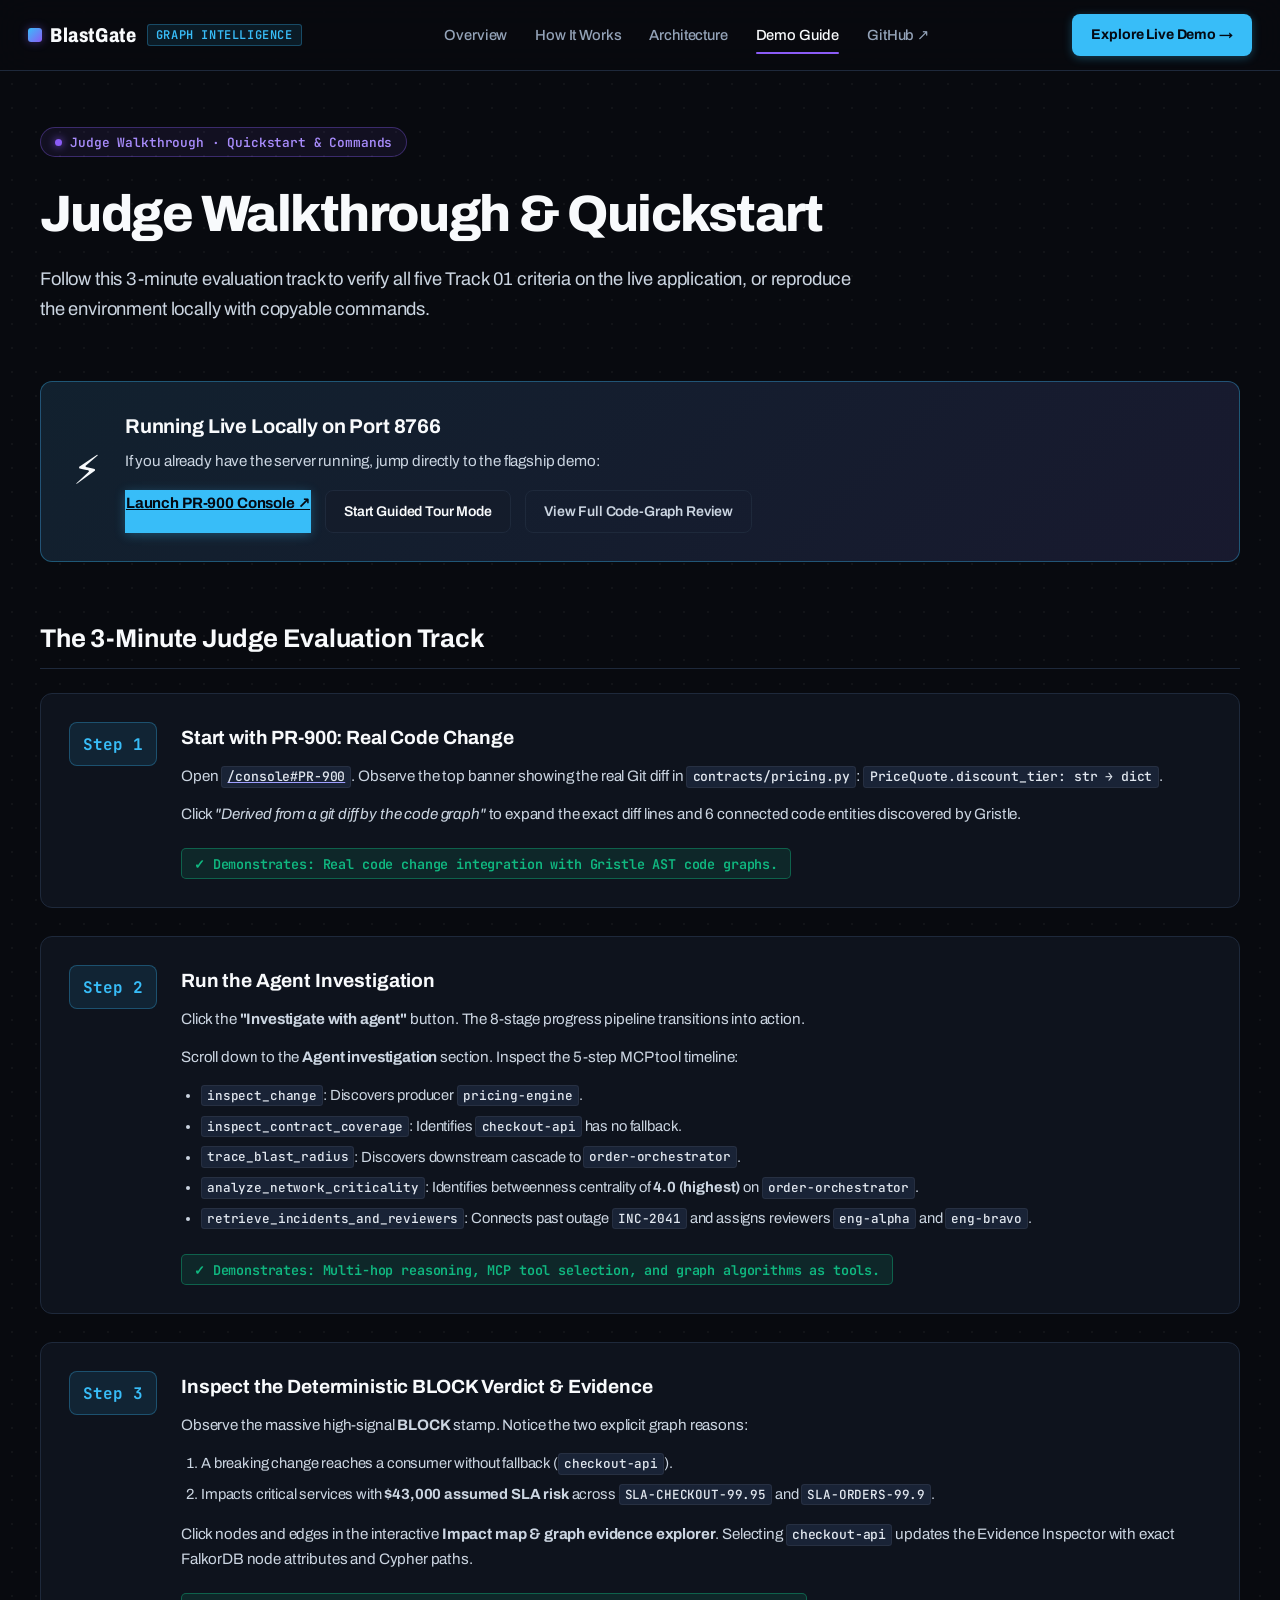
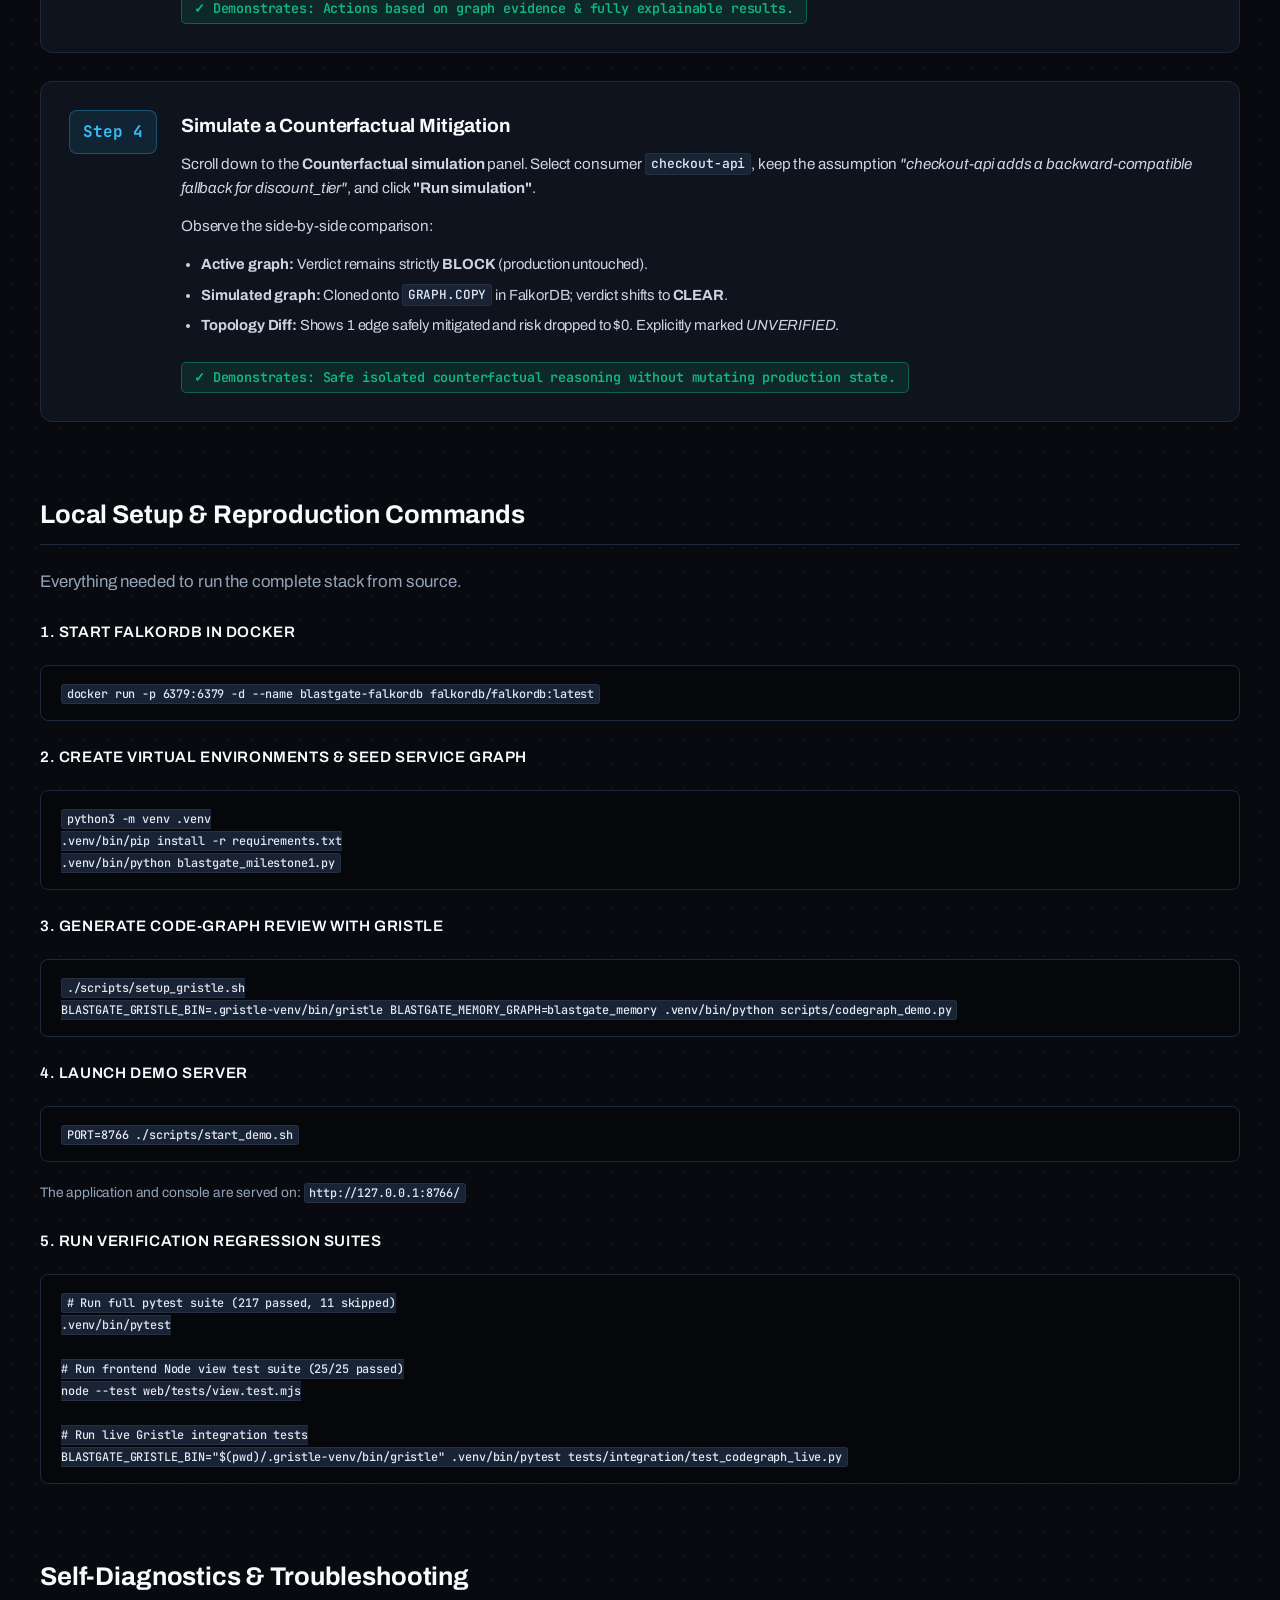
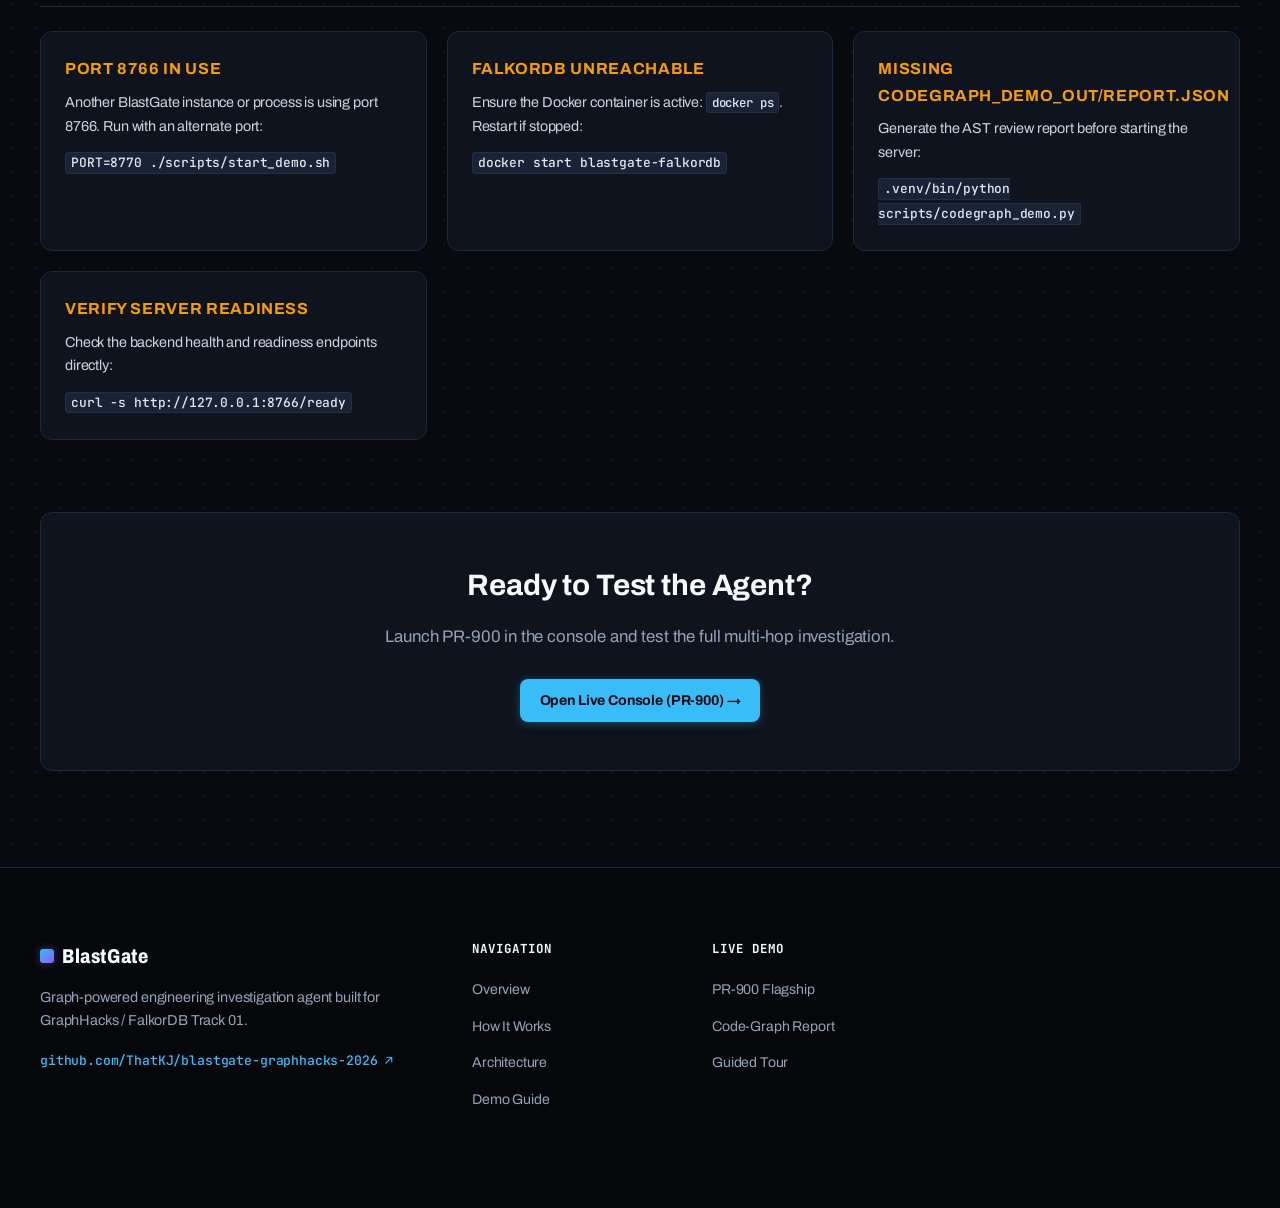
==== web/demo-guide.html @ 20949085 "feat(product): build complete product website, technical documentation pages, and judge guided tour" ====
<!doctype html>
<html lang="en">
<head>
  <meta charset="utf-8">
  <meta name="viewport" content="width=device-width, initial-scale=1">
  <title>Demo Guide &amp; Quickstart — BlastGate Judge Walkthrough</title>
  <meta name="description" content="Step-by-step judge walkthrough for evaluating BlastGate Track 01, local setup commands, and self-diagnostic troubleshooting.">
  <link rel="icon" href="data:image/svg+xml,%3Csvg xmlns='http://www.w3.org/2000/svg' viewBox='0 0 16 16'%3E%3Crect width='16' height='16' rx='3' fill='%23080a0f'/%3E%3Cpath d='M3 3l10 10M13 3l-10 10' stroke='%2338bdf8' stroke-width='2.2' stroke-linecap='round'/%3E%3Ccircle cx='8' cy='8' r='2.5' fill='%238b5cf6'/%3E%3C/svg%3E">
  <link rel="preconnect" href="https://fonts.googleapis.com">
  <link rel="preconnect" href="https://fonts.gstatic.com" crossorigin>
  <link rel="stylesheet" href="https://fonts.googleapis.com/css2?family=Archivo:wdth,wght@62..100,400..800&family=JetBrains+Mono:wght@400;500;700&display=swap">
  <link rel="stylesheet" href="styles.css">
</head>
<body class="site-body">
  <header class="site-header">
    <div class="site-nav-container">
      <a href="/" class="brand-link" aria-label="BlastGate Home">
        <span class="brand">BlastGate</span>
        <span class="brand-sub">Graph Intelligence</span>
      </a>

      <nav class="site-nav" id="site-nav" aria-label="Main Navigation">
        <a href="/" class="site-nav-link">Overview</a>
        <a href="/how-it-works" class="site-nav-link">How It Works</a>
        <a href="/architecture" class="site-nav-link">Architecture</a>
        <a href="/demo-guide" class="site-nav-link active" aria-current="page">Demo Guide</a>
        <a href="https://github.com/ThatKJ/blastgate-graphhacks-2026" class="site-nav-link" target="_blank" rel="noopener">GitHub ↗</a>
      </nav>

      <div class="site-header-actions">
        <a href="/console#PR-900" class="btn-primary cta-btn">Explore Live Demo →</a>
        <button type="button" class="mobile-toggle" id="mobile-toggle" aria-label="Toggle Navigation Menu">☰</button>
      </div>
    </div>
  </header>

  <main class="page-content">
    <div class="site-container">
      <div class="page-header">
        <div class="hero-badge">
          <span class="badge-dot"></span>
          <span>Judge Walkthrough · Quickstart &amp; Commands</span>
        </div>
        <h1 class="page-title">Judge Walkthrough &amp; Quickstart</h1>
        <p class="page-lead">
          Follow this 3-minute evaluation track to verify all five Track 01 criteria on the live application, or reproduce the environment locally with copyable commands.
        </p>
      </div>

      <!-- Quick Links Callout -->
      <div class="quick-callout">
        <div class="callout-icon">⚡</div>
        <div class="callout-body">
          <h3>Running Live Locally on Port 8766</h3>
          <p>If you already have the server running, jump directly to the flagship demo:</p>
          <div class="callout-actions">
            <a href="/console#PR-900" class="btn-primary">Launch PR-900 Console ↗</a>
            <a href="/console#tour" class="btn-secondary">Start Guided Tour Mode</a>
            <a href="/console#codegraph" class="btn-ghost">View Full Code-Graph Review</a>
          </div>
        </div>
      </div>

      <!-- 3-Minute Judge Evaluation Track -->
      <section class="guide-section">
        <h2 class="guide-heading">The 3-Minute Judge Evaluation Track</h2>
        <div class="guide-steps">
          <!-- Step 1 -->
          <div class="guide-step-card">
            <div class="guide-step-num">Step 1</div>
            <div class="guide-step-content">
              <h3>Start with PR-900: Real Code Change</h3>
              <p>
                Open <a href="/console#PR-900"><code>/console#PR-900</code></a>. Observe the top banner showing the real Git diff in <code>contracts/pricing.py</code>: <code>PriceQuote.discount_tier: str → dict</code>.
              </p>
              <p>
                Click <em>"Derived from a git diff by the code graph"</em> to expand the exact diff lines and 6 connected code entities discovered by Gristle.
              </p>
              <div class="guide-check">✓ Demonstrates: Real code change integration with Gristle AST code graphs.</div>
            </div>
          </div>

          <!-- Step 2 -->
          <div class="guide-step-card">
            <div class="guide-step-num">Step 2</div>
            <div class="guide-step-content">
              <h3>Run the Agent Investigation</h3>
              <p>
                Click the <strong>"Investigate with agent"</strong> button. The 8-stage progress pipeline transitions into action.
              </p>
              <p>
                Scroll down to the <strong>Agent investigation</strong> section. Inspect the 5-step MCP tool timeline:
              </p>
              <ul>
                <li><code>inspect_change</code>: Discovers producer <code>pricing-engine</code>.</li>
                <li><code>inspect_contract_coverage</code>: Identifies <code>checkout-api</code> has no fallback.</li>
                <li><code>trace_blast_radius</code>: Discovers downstream cascade to <code>order-orchestrator</code>.</li>
                <li><code>analyze_network_criticality</code>: Identifies betweenness centrality of <strong>4.0 (highest)</strong> on <code>order-orchestrator</code>.</li>
                <li><code>retrieve_incidents_and_reviewers</code>: Connects past outage <code>INC-2041</code> and assigns reviewers <code>eng-alpha</code> and <code>eng-bravo</code>.</li>
              </ul>
              <div class="guide-check">✓ Demonstrates: Multi-hop reasoning, MCP tool selection, and graph algorithms as tools.</div>
            </div>
          </div>

          <!-- Step 3 -->
          <div class="guide-step-card">
            <div class="guide-step-num">Step 3</div>
            <div class="guide-step-content">
              <h3>Inspect the Deterministic BLOCK Verdict &amp; Evidence</h3>
              <p>
                Observe the massive high-signal <strong>BLOCK</strong> stamp. Notice the two explicit graph reasons:
              </p>
              <ol>
                <li>A breaking change reaches a consumer without fallback (<code>checkout-api</code>).</li>
                <li>Impacts critical services with <strong>$43,000 assumed SLA risk</strong> across <code>SLA-CHECKOUT-99.95</code> and <code>SLA-ORDERS-99.9</code>.</li>
              </ol>
              <p>
                Click nodes and edges in the interactive <strong>Impact map &amp; graph evidence explorer</strong>. Selecting <code>checkout-api</code> updates the Evidence Inspector with exact FalkorDB node attributes and Cypher paths.
              </p>
              <div class="guide-check">✓ Demonstrates: Actions based on graph evidence &amp; fully explainable results.</div>
            </div>
          </div>

          <!-- Step 4 -->
          <div class="guide-step-card">
            <div class="guide-step-num">Step 4</div>
            <div class="guide-step-content">
              <h3>Simulate a Counterfactual Mitigation</h3>
              <p>
                Scroll down to the <strong>Counterfactual simulation</strong> panel. Select consumer <code>checkout-api</code>, keep the assumption <em>"checkout-api adds a backward-compatible fallback for discount_tier"</em>, and click <strong>"Run simulation"</strong>.
              </p>
              <p>
                Observe the side-by-side comparison:
              </p>
              <ul>
                <li><strong>Active graph:</strong> Verdict remains strictly <strong>BLOCK</strong> (production untouched).</li>
                <li><strong>Simulated graph:</strong> Cloned onto <code>GRAPH.COPY</code> in FalkorDB; verdict shifts to <strong>CLEAR</strong>.</li>
                <li><strong>Topology Diff:</strong> Shows 1 edge safely mitigated and risk dropped to $0. Explicitly marked <em>UNVERIFIED</em>.</li>
              </ul>
              <div class="guide-check">✓ Demonstrates: Safe isolated counterfactual reasoning without mutating production state.</div>
            </div>
          </div>
        </div>
      </section>

      <!-- Local Setup & Quickstart Commands -->
      <section class="guide-section">
        <h2 class="guide-heading">Local Setup &amp; Reproduction Commands</h2>
        <p class="section-sub">Everything needed to run the complete stack from source.</p>

        <div class="code-step">
          <h4>1. Start FalkorDB in Docker</h4>
          <pre class="code-block"><code>docker run -p 6379:6379 -d --name blastgate-falkordb falkordb/falkordb:latest</code></pre>
        </div>

        <div class="code-step">
          <h4>2. Create Virtual Environments &amp; Seed Service Graph</h4>
          <pre class="code-block"><code>python3 -m venv .venv
.venv/bin/pip install -r requirements.txt
.venv/bin/python blastgate_milestone1.py</code></pre>
        </div>

        <div class="code-step">
          <h4>3. Generate Code-Graph Review with Gristle</h4>
          <pre class="code-block"><code>./scripts/setup_gristle.sh
BLASTGATE_GRISTLE_BIN=.gristle-venv/bin/gristle BLASTGATE_MEMORY_GRAPH=blastgate_memory .venv/bin/python scripts/codegraph_demo.py</code></pre>
        </div>

        <div class="code-step">
          <h4>4. Launch Demo Server</h4>
          <pre class="code-block"><code>PORT=8766 ./scripts/start_demo.sh</code></pre>
          <p class="code-note">The application and console are served on: <code>http://127.0.0.1:8766/</code></p>
        </div>

        <div class="code-step">
          <h4>5. Run Verification Regression Suites</h4>
          <pre class="code-block"><code># Run full pytest suite (217 passed, 11 skipped)
.venv/bin/pytest

# Run frontend Node view test suite (25/25 passed)
node --test web/tests/view.test.mjs

# Run live Gristle integration tests
BLASTGATE_GRISTLE_BIN="$(pwd)/.gristle-venv/bin/gristle" .venv/bin/pytest tests/integration/test_codegraph_live.py</code></pre>
        </div>
      </section>

      <!-- Troubleshooting -->
      <section class="guide-section">
        <h2 class="guide-heading">Self-Diagnostics &amp; Troubleshooting</h2>
        <div class="trouble-grid">
          <div class="trouble-card">
            <h4>Port 8766 in use</h4>
            <p>Another BlastGate instance or process is using port 8766. Run with an alternate port:</p>
            <code>PORT=8770 ./scripts/start_demo.sh</code>
          </div>

          <div class="trouble-card">
            <h4>FalkorDB unreachable</h4>
            <p>Ensure the Docker container is active: <code>docker ps</code>. Restart if stopped:</p>
            <code>docker start blastgate-falkordb</code>
          </div>

          <div class="trouble-card">
            <h4>Missing codegraph_demo_out/report.json</h4>
            <p>Generate the AST review report before starting the server:</p>
            <code>.venv/bin/python scripts/codegraph_demo.py</code>
          </div>

          <div class="trouble-card">
            <h4>Verify Server Readiness</h4>
            <p>Check the backend health and readiness endpoints directly:</p>
            <code>curl -s http://127.0.0.1:8766/ready</code>
          </div>
        </div>
      </section>

      <!-- CTA -->
      <div class="page-cta-banner">
        <h2>Ready to Test the Agent?</h2>
        <p>Launch PR-900 in the console and test the full multi-hop investigation.</p>
        <a href="/console#PR-900" class="btn-primary cta-btn">Open Live Console (PR-900) →</a>
      </div>
    </div>
  </main>

  <footer class="site-footer">
    <div class="site-container footer-container">
      <div class="footer-brand-col">
        <p class="brand">BlastGate</p>
        <p class="footer-desc">Graph-powered engineering investigation agent built for GraphHacks / FalkorDB Track 01.</p>
        <p class="footer-repo"><a href="https://github.com/ThatKJ/blastgate-graphhacks-2026" target="_blank" rel="noopener">github.com/ThatKJ/blastgate-graphhacks-2026 ↗</a></p>
      </div>
      <div class="footer-links-col">
        <h4>Navigation</h4>
        <ul>
          <li><a href="/">Overview</a></li>
          <li><a href="/how-it-works">How It Works</a></li>
          <li><a href="/architecture">Architecture</a></li>
          <li><a href="/demo-guide">Demo Guide</a></li>
        </ul>
      </div>
      <div class="footer-links-col">
        <h4>Live Demo</h4>
        <ul>
          <li><a href="/console#PR-900">PR-900 Flagship</a></li>
          <li><a href="/console#codegraph">Code-Graph Report</a></li>
          <li><a href="/console#tour">Guided Tour</a></li>
        </ul>
      </div>
    </div>
  </footer>

  <script type="module" src="site.js"></script>
</body>
</html>
---- web/styles.css ----
/* ==========================================================================
   BLASTGATE — GRAPH-POWERED ENGINEERING INVESTIGATION CONSOLE
   Design Direction: Precision Developer Tool / Minimal Dark Engineering SaaS
   Palette: Deep Slate / Obsidian Canvas, Crisp Typography, High-Signal Indicators
   ========================================================================== */

:root {
  /* Surface & Base Hierarchy — Deep Obsidian & Precision Graphite */
  --ground: #080a0f;
  --surface: #0e131d;
  --surface-raised: #141c2b;
  --surface-card: #192336;
  --surface-sunken: #05070b;
  --surface-hover: #1e2b42;

  /* Crisp Engineering Borders */
  --rule: #1e293b;
  --rule-subtle: rgba(255, 255, 255, 0.06);
  --rule-hover: #334155;
  --rule-active: #8b5cf6;

  /* Typography Colors */
  --ink: #f8fafc;
  --ink-secondary: #cbd5e1;
  --muted: #94a3b8;
  --subtle: #64748b;

  /* High-Signal Verdict Colors */
  --block: #f43f5e;
  --block-bg: rgba(244, 63, 94, 0.12);
  --block-border: rgba(244, 63, 94, 0.4);
  --warn: #f59e0b;
  --warn-bg: rgba(245, 158, 11, 0.12);
  --warn-border: rgba(245, 158, 11, 0.4);
  --clear: #10b981;
  --clear-bg: rgba(16, 185, 129, 0.12);
  --clear-border: rgba(16, 185, 129, 0.4);

  /* Accents & Signals */
  --focus: #38bdf8;
  --focus-bg: rgba(56, 189, 248, 0.10);
  --cyan: #38bdf8;
  --cyan-bg: rgba(56, 189, 248, 0.10);
  --violet: #8b5cf6;
  --violet-bg: rgba(139, 92, 246, 0.10);
  --violet-border: rgba(139, 92, 246, 0.35);
  --violet-glow: rgba(139, 92, 246, 0.20);
  --violet-hover: #a78bfa;
  --indigo: #818cf8;
  --tone: var(--muted);

  /* Typography Stacks */
  --sans: "Archivo", system-ui, -apple-system, BlinkMacSystemFont, "Segoe UI", Roboto, sans-serif;
  --mono: "JetBrains Mono", ui-monospace, "SF Mono", Menlo, Consolas, monospace;

  /* Layout & Radii */
  --radius-xs: 3px;
  --radius-sm: 5px;
  --radius-md: 8px;
  --radius-lg: 12px;
  --radius-xl: 16px;

  /* Tactical Shadows */
  --shadow-sm: 0 1px 3px rgba(0, 0, 0, 0.4);
  --shadow-md: 0 4px 14px rgba(0, 0, 0, 0.5);
  --shadow-lg: 0 10px 30px rgba(0, 0, 0, 0.65);

  color-scheme: dark;
}

* {
  box-sizing: border-box;
}

html {
  -webkit-text-size-adjust: 100%;
  scroll-behavior: smooth;
  overflow-x: hidden;
}

body {
  margin: 0;
  overflow-x: hidden;
  background-color: var(--ground);
  background-image: radial-gradient(rgba(255, 255, 255, 0.04) 1px, transparent 1px);
  background-size: 24px 24px;
  color: var(--ink);
  font: 400 14px/1.6 var(--sans);
  letter-spacing: -0.01em;
  -webkit-font-smoothing: antialiased;
  -moz-osx-font-smoothing: grayscale;
}

:focus-visible {
  outline: 2px solid var(--focus);
  outline-offset: 2px;
}

code {
  font: 500 0.86em/1.4 var(--mono);
  color: #e2e8f0;
  background: var(--surface-card);
  padding: 0.1em 0.4em;
  border-radius: var(--radius-xs);
  border: 1px solid var(--rule-subtle);
  overflow-wrap: anywhere;
}

.muted {
  color: var(--muted);
}

/* --- Top Engineering Header ------------------------------------------------------------------ */
.top {
  display: grid;
  grid-template-columns: auto 1fr auto;
  align-items: center;
  gap: 1.5rem;
  padding: 0.8rem 1.75rem;
  background: rgba(10, 13, 20, 0.92);
  backdrop-filter: blur(16px);
  -webkit-backdrop-filter: blur(16px);
  border-bottom: 1px solid var(--rule);
  position: sticky;
  top: 0;
  z-index: 100;
}

.brand {
  margin: 0;
  font-weight: 800;
  font-stretch: 80%;
  font-size: 1.25rem;
  letter-spacing: 0.03em;
  color: var(--ink);
  display: inline-flex;
  align-items: center;
  gap: 0.5rem;
}

.brand::before {
  content: "";
  display: inline-block;
  width: 14px;
  height: 14px;
  background: linear-gradient(135deg, #38bdf8 0%, #8b5cf6 100%);
  border-radius: 3px;
  box-shadow: 0 0 10px rgba(139, 92, 246, 0.45);
}

.top h1 {
  margin: 0;
  font-weight: 500;
  font-size: 0.98rem;
  color: var(--muted);
  white-space: nowrap;
  overflow: hidden;
  text-overflow: ellipsis;
}

.health {
  display: flex;
  gap: 0.75rem;
  flex-wrap: wrap;
  align-items: center;
  font-size: 0.82rem;
  color: var(--muted);
}

.health span {
  display: inline-flex;
  align-items: center;
  background: var(--surface-raised);
  padding: 0.25rem 0.65rem;
  border-radius: var(--radius-sm);
  border: 1px solid var(--rule);
}

.health .dot {
  display: inline-block;
  width: 0.5rem;
  height: 0.5rem;
  border-radius: 50%;
  margin-right: 0.45rem;
  background: var(--muted);
}

.health .ok .dot {
  background: var(--clear);
  box-shadow: 0 0 8px rgba(16, 185, 129, 0.6);
}

.health .bad .dot {
  background: var(--block);
  box-shadow: 0 0 8px rgba(244, 63, 94, 0.6);
}

.health .note .dot {
  background: var(--warn);
  box-shadow: 0 0 8px rgba(245, 158, 11, 0.6);
}

/* Header Live Status Strip */
.current {
  grid-column: 1 / -1;
  margin: 0.25rem 0 0;
  display: flex;
  flex-wrap: wrap;
  gap: 0.6rem;
  align-items: center;
  min-height: 1.5rem;
  font-size: 0.88rem;
  padding-top: 0.4rem;
  border-top: 1px dashed rgba(255, 255, 255, 0.06);
}

.current:empty {
  display: none;
}

.current-pr {
  font-weight: 800;
  font-stretch: 80%;
  font-family: var(--mono);
  color: var(--focus);
  background: var(--focus-bg);
  padding: 0.1rem 0.45rem;
  border-radius: var(--radius-xs);
  border: 1px solid rgba(56, 189, 248, 0.3);
}

.current-title {
  color: var(--ink);
  overflow-wrap: anywhere;
}

.current-status {
  color: var(--warn);
  font-size: 0.82rem;
  font-family: var(--mono);
  margin-left: auto;
}

/* --- Layout: Left Rail + Main Workbench ------------------------------------------------------ */
.layout {
  display: grid;
  grid-template-columns: 19rem minmax(0, 1fr);
  min-height: calc(100vh - 3.75rem);
}

.rail {
  border-right: 1px solid var(--rule);
  background: var(--surface);
  padding: 1.25rem 1rem 3rem;
}

.rail h2 {
  margin: 0 0 0.6rem;
  font-size: 0.76rem;
  font-weight: 700;
  text-transform: uppercase;
  letter-spacing: 0.08em;
  color: var(--subtle);
}

.rail h2.rail-sub {
  margin: 1.75rem 0 0.6rem;
}

.rail-note {
  margin: 1.25rem 0 0;
  font-size: 0.78rem;
  color: var(--subtle);
  line-height: 1.45;
}

.rail-note-tight {
  margin: -0.2rem 0 0.6rem;
}

.scenarios {
  list-style: none;
  margin: 0;
  padding: 0;
  display: grid;
  gap: 0.35rem;
}

.scenarios button {
  width: 100%;
  text-align: left;
  background: transparent;
  border: 1px solid transparent;
  border-radius: var(--radius-md);
  padding: 0.65rem 0.8rem;
  color: var(--ink);
  font: inherit;
  cursor: pointer;
  transition: all 120ms cubic-bezier(0.4, 0, 0.2, 1);
  position: relative;
}

.scenarios button:hover {
  background: var(--surface-raised);
  border-color: var(--rule);
}

.scenarios button[aria-current="true"] {
  background: var(--surface-raised);
  border-color: var(--rule-hover);
  box-shadow: inset 3px 0 0 var(--focus);
}

.scenarios .pr {
  display: block;
  font-weight: 700;
  font-stretch: 85%;
  font-family: var(--mono);
  font-size: 0.95rem;
  color: var(--ink);
  margin-bottom: 0.15rem;
}

.scenarios button[aria-current="true"] .pr {
  color: var(--focus);
}

.scenarios .title {
  display: block;
  font-size: 0.82rem;
  color: var(--muted);
  line-height: 1.35;
  overflow-wrap: anywhere;
}

/* Flagship PR-900 Highlight */
#flagship button {
  background: linear-gradient(135deg, rgba(56, 189, 248, 0.06), rgba(139, 92, 246, 0.04));
  border: 1px solid rgba(56, 189, 248, 0.3);
}

#flagship button:hover {
  background: linear-gradient(135deg, rgba(56, 189, 248, 0.12), rgba(139, 92, 246, 0.08));
  border-color: var(--focus);
  box-shadow: 0 0 12px rgba(56, 189, 248, 0.22);
}

#flagship button .pr {
  color: var(--focus);
}

#codegraph {
  border: 1px solid var(--violet-border);
  background: linear-gradient(135deg, rgba(139, 92, 246, 0.06), rgba(56, 189, 248, 0.02));
}

#codegraph .pr {
  color: var(--violet-hover);
}

#codegraph:hover {
  border-color: var(--violet-hover);
  background: linear-gradient(135deg, rgba(139, 92, 246, 0.12), rgba(56, 189, 248, 0.05));
  box-shadow: 0 0 12px var(--violet-glow);
}

#codegraph[aria-current="true"] {
  background: var(--surface-raised);
  border-color: var(--violet-hover);
  box-shadow: inset 3px 0 0 var(--violet-hover), 0 0 14px var(--violet-glow);
}

#codegraph[aria-current="true"] .pr {
  color: var(--violet-hover);
}

/* --- Main Workbench -------------------------------------------------------------------------- */
main {
  padding: 1.75rem 2.25rem 5rem;
  max-width: 82rem;
}

main > section + section,
.progress + section {
  margin-top: 2.25rem;
}

.empty {
  color: var(--muted);
  font-size: 1.05rem;
  margin: 2rem 0;
}

h2.section, h3, h4 {
  font-weight: 600;
}

h2.section {
  font-size: 1.15rem;
  letter-spacing: -0.01em;
  margin: 2.5rem 0 0.85rem;
  padding-bottom: 0.4rem;
  border-bottom: 1px solid var(--rule);
  color: var(--ink);
  display: flex;
  align-items: center;
  gap: 0.6rem;
}

h3 {
  font-size: 0.98rem;
  margin: 1.5rem 0 0.6rem;
  color: var(--ink);
}

h4 {
  font-size: 0.88rem;
  margin: 1.15rem 0 0.4rem;
  color: var(--muted);
  text-transform: uppercase;
  letter-spacing: 0.04em;
}

/* --- Change Hero Banner & Actions ------------------------------------------------------------ */
.change {
  background: var(--surface);
  border: 1px solid var(--rule);
  border-radius: var(--radius-lg);
  padding: 1.5rem 1.75rem;
  box-shadow: var(--shadow-sm);
}

.change-head {
  display: flex;
  gap: 1rem;
  align-items: baseline;
  flex-wrap: wrap;
}

.change-head .pr {
  margin: 0;
  font-weight: 800;
  font-stretch: 75%;
  font-size: 2.2rem;
  line-height: 1;
  font-family: var(--mono);
  color: var(--focus);
  letter-spacing: -0.02em;
}

.change-head .title {
  margin: 0;
  font-size: 1.25rem;
  font-weight: 600;
  color: var(--ink);
  overflow-wrap: anywhere;
}

.change-meta {
  margin: 0.85rem 0 0;
  color: var(--ink-secondary);
  font-size: 0.92rem;
  line-height: 1.6;
}

.breaking {
  color: var(--block);
  font-weight: 600;
  background: var(--block-bg);
  padding: 0.1em 0.4em;
  border-radius: var(--radius-xs);
  border: 1px solid var(--block-border);
}

.actions {
  display: flex;
  flex-wrap: wrap;
  gap: 0.85rem;
  align-items: flex-end;
  margin-top: 1.5rem;
  padding-top: 1.25rem;
  border-top: 1px solid var(--rule);
}

.question.token {
  flex: 0 1 14rem;
}

.question {
  flex: 1 1 18rem;
  display: grid;
  gap: 0.35rem;
  font-size: 0.82rem;
  font-weight: 500;
  color: var(--muted);
}

textarea, select, input {
  font: inherit;
  font-size: 0.9rem;
  color: var(--ink);
  background: var(--ground);
  border: 1px solid var(--rule);
  border-radius: var(--radius-md);
  padding: 0.6rem 0.75rem;
  transition: border-color 120ms ease, box-shadow 120ms ease;
}

textarea:focus, select:focus, input:focus {
  border-color: var(--focus);
  box-shadow: 0 0 0 3px rgba(56, 189, 248, 0.15);
  outline: none;
}

textarea {
  resize: vertical;
  min-height: 2.75rem;
}

button.primary, button.secondary, button.ghost {
  font: inherit;
  font-size: 0.9rem;
  font-weight: 600;
  border-radius: var(--radius-md);
  padding: 0.6rem 1.25rem;
  cursor: pointer;
  border: 1px solid transparent;
  transition: all 120ms cubic-bezier(0.4, 0, 0.2, 1);
  display: inline-flex;
  align-items: center;
  justify-content: center;
  gap: 0.4rem;
}

button.primary {
  background: var(--focus);
  color: #06111f;
  font-weight: 700;
  box-shadow: 0 2px 8px rgba(56, 189, 248, 0.3);
}

button.primary:hover:not(:disabled) {
  background: #7dd3fc;
  box-shadow: 0 4px 14px rgba(56, 189, 248, 0.45);
  transform: translateY(-1px);
}

button.secondary {
  background: var(--surface-raised);
  color: var(--ink);
  border-color: var(--rule);
}

button.secondary:hover:not(:disabled) {
  background: var(--surface-card);
  border-color: var(--rule-hover);
}

button.ghost {
  background: transparent;
  color: var(--ink);
  border-color: var(--rule);
}

button.ghost:hover:not(:disabled) {
  background: var(--surface-raised);
  border-color: var(--rule-hover);
}

button:disabled {
  opacity: 0.45;
  cursor: not-allowed;
  transform: none !important;
}

.progress {
  min-height: 1.5rem;
  margin: 1.1rem 0 0;
  color: var(--focus);
  font-size: 0.88rem;
  font-family: var(--mono);
}

/* --- Start Panel / Empty State --------------------------------------------------------------- */
.start {
  border: 1px solid var(--rule);
  border-left: 4px solid var(--focus);
  border-radius: var(--radius-lg);
  padding: 1.75rem 2rem;
  background: var(--surface);
  box-shadow: var(--shadow-sm);
  max-width: 56rem;
}

.start h2 {
  margin: 0 0 0.75rem;
  font-size: 1.35rem;
  font-weight: 700;
  color: var(--ink);
}

.start-lead {
  margin: 0 0 1.25rem;
  line-height: 1.65;
  color: var(--ink-secondary);
  font-size: 1rem;
}

.start-steps {
  margin: 0 0 1.5rem;
  padding-left: 1.35rem;
  color: var(--muted);
}

.start-steps li {
  margin: 0.5rem 0;
  line-height: 1.5;
}

.start-steps strong {
  color: var(--ink);
}

.start-problem {
  border-left-color: var(--warn);
}

/* --- Investigation Loop Progress Pipeline ---------------------------------------------------- */
.loop-wrap {
  margin-top: 1.75rem;
}

.loop {
  list-style: none;
  margin: 0;
  padding: 0;
  display: grid;
  gap: 0.65rem;
  grid-template-columns: repeat(auto-fill, minmax(16rem, 1fr));
}

.stage {
  padding: 0.75rem 0.95rem;
  border: 1px solid var(--rule);
  border-left: 3px solid var(--rule);
  border-radius: var(--radius-md);
  min-width: 0;
  background: var(--surface);
  box-shadow: var(--shadow-sm);
  transition: all 140ms ease;
}

.loop-n {
  font: 700 0.74rem var(--mono);
  color: var(--subtle);
  margin-right: 0.4rem;
  padding: 0.1em 0.35em;
  background: var(--surface-sunken);
  border-radius: var(--radius-xs);
}

.loop-name {
  font-weight: 600;
  font-size: 0.92rem;
  color: var(--ink);
}

.stage-status {
  float: right;
  font-size: 0.76rem;
  font-weight: 700;
  font-family: var(--mono);
  text-transform: uppercase;
}

.loop-detail {
  display: block;
  clear: both;
  font-size: 0.8rem;
  color: var(--muted);
  line-height: 1.45;
  overflow-wrap: anywhere;
  margin-top: 0.45rem;
}

.stage-completed {
  border-left-color: var(--focus);
  background: linear-gradient(135deg, rgba(56, 189, 248, 0.03), transparent);
}
.stage-completed .stage-status {
  color: var(--focus);
}

.stage-running {
  border-left-color: var(--warn);
  border-left-style: solid;
  animation: pulse-border 1.5s infinite;
}
.stage-running .stage-status {
  color: var(--warn);
}

.stage-failed {
  border-left-color: var(--block);
}
.stage-failed .stage-status {
  color: var(--block);
}

.stage-not_run,
.stage-not_applicable {
  border-style: dashed;
  border-left-style: dashed;
  opacity: 0.7;
}
.stage-not_run .stage-status,
.stage-not_applicable .stage-status,
.stage-not_applicable .loop-name {
  color: var(--subtle);
}

.stage.tone-block {
  border-left-color: var(--block);
}
.stage.tone-block .loop-detail {
  color: var(--block);
}

.stage.tone-warn {
  border-left-color: var(--warn);
}
.stage.tone-warn .loop-detail {
  color: var(--warn);
}

.stage.tone-clear {
  border-left-color: var(--clear);
}
.stage.tone-clear .loop-detail {
  color: var(--clear);
}

@keyframes pulse-border {
  0%, 100% { border-left-color: var(--warn); }
  50% { border-left-color: rgba(245, 158, 11, 0.4); }
}

/* --- Verdict: The Central Takeaway ----------------------------------------------------------- */
#result[data-tone="block"], .verdict-block { --tone: var(--block); --tone-bg: var(--block-bg); --tone-border: var(--block-border); }
#result[data-tone="warn"], .verdict-warn { --tone: var(--warn); --tone-bg: var(--warn-bg); --tone-border: var(--warn-border); }
#result[data-tone="clear"], .verdict-clear { --tone: var(--clear); --tone-bg: var(--clear-bg); --tone-border: var(--clear-border); }

.verdict {
  display: grid;
  grid-template-columns: auto minmax(0, 1fr);
  gap: 2rem;
  align-items: center;
  padding: 1.75rem 2rem;
  background: var(--surface);
  border: 1px solid var(--tone-border, var(--rule));
  border-left: 6px solid var(--tone);
  border-radius: var(--radius-lg);
  box-shadow: var(--shadow-md);
  margin-bottom: 1.75rem;
}

.stamp {
  margin: 0;
  display: flex;
  align-items: center;
  gap: 0.75rem;
  font-weight: 900;
  font-stretch: 65%;
  font-size: clamp(3.2rem, 7vw, 5.5rem);
  line-height: 0.85;
  letter-spacing: -0.02em;
  color: var(--tone);
}

.stamp-glyph {
  display: inline-grid;
  place-items: center;
  flex: none;
  width: 1.15em;
  height: 1.15em;
  font-size: 0.48em;
  line-height: 1;
  border: 3.5px solid var(--tone);
  border-radius: var(--radius-md);
  font-stretch: 100%;
}

.verdict-meaning {
  margin: 0 0 0.6rem;
  font-size: 1.1rem;
  font-weight: 600;
  color: var(--ink);
}

.reasons {
  margin: 0;
  padding-left: 1.25rem;
  color: var(--ink-secondary);
}

.reasons li {
  margin-top: 0.35rem;
  line-height: 1.5;
}

.source-note {
  margin: 0.85rem 0 0;
  font-size: 0.82rem;
  color: var(--subtle);
  font-family: var(--mono);
}

.summary {
  max-width: 78ch;
  margin: 1.5rem 0 0;
  padding: 1rem 1.25rem;
  background: var(--surface-sunken);
  border-left: 3px solid var(--rule-hover);
  border-radius: var(--radius-sm);
  color: var(--ink-secondary);
  font-size: 0.94rem;
  line-height: 1.6;
}

/* Chips */
.chip {
  display: inline-flex;
  gap: 0.35rem;
  align-items: center;
  font-weight: 700;
  font-stretch: 80%;
  font-family: var(--mono);
  font-size: 0.8rem;
  padding: 0.15rem 0.55rem;
  border-radius: var(--radius-xs);
  border: 1px solid currentColor;
}

.chip-block { color: var(--block); background: var(--block-bg); }
.chip-warn { color: var(--warn); background: var(--warn-bg); }
.chip-clear { color: var(--clear); background: var(--clear-bg); }

/* --- Impact Map & Interactive Graph Explorer ------------------------------------------------- */
.map-wrap {
  overflow-x: auto;
  padding: 1rem 0;
  background: var(--surface-sunken);
  border: 1px solid var(--rule);
  border-radius: var(--radius-lg);
  box-shadow: inset 0 2px 8px rgba(0, 0, 0, 0.4);
}

.impact-map {
  display: block;
  max-width: none;
  margin: 0 auto;
}

.impact-map .edge {
  fill: none;
  stroke-width: 2.2;
  cursor: pointer;
  transition: stroke 150ms ease, stroke-width 150ms ease;
}

.impact-map .edge-hit {
  stroke: var(--tone);
}

.impact-map .edge-safe {
  stroke: var(--muted);
  stroke-dasharray: 6 5;
}

.impact-map .edge[data-selected="true"] {
  stroke: var(--focus);
  stroke-width: 4;
  stroke-dasharray: none;
}

.impact-map .edge:focus-visible {
  outline: none;
  stroke: var(--focus);
  stroke-width: 4;
}

.impact-map .arrow-hit {
  fill: var(--tone);
}

.impact-map .arrow-safe {
  fill: var(--muted);
}

.impact-map .node {
  cursor: pointer;
}

.impact-map rect {
  fill: var(--surface-raised);
  stroke: var(--rule);
  stroke-width: 1.5;
  rx: 6;
  ry: 6;
  transition: all 140ms ease;
}

.impact-map .node-hit rect {
  stroke: var(--tone);
  stroke-width: 2;
  fill: var(--surface-card);
}

.impact-map .node-field rect {
  fill: #1e293b;
  stroke: var(--focus);
}

.impact-map .node:hover rect {
  stroke: var(--focus);
  filter: drop-shadow(0 2px 8px rgba(56, 189, 248, 0.25));
}

.impact-map .node[data-selected="true"] rect {
  stroke: var(--focus);
  stroke-width: 3;
  fill: #1e293b;
  filter: drop-shadow(0 0 12px rgba(56, 189, 248, 0.35));
}

.impact-map text {
  fill: var(--ink);
  pointer-events: none;
}

.impact-map .node-title {
  font: 600 12.5px var(--mono);
}

.impact-map .node-sub {
  font: 400 12px var(--sans);
  fill: var(--muted);
}

.impact-map .badge {
  font: 700 11px var(--sans);
  fill: var(--ink);
}

.impact-map .badge-bt {
  font: 600 10.5px var(--mono);
  fill: var(--focus);
}

.legend {
  margin: 0.65rem 0 0;
  font-size: 0.82rem;
  color: var(--muted);
  max-width: 82ch;
  display: flex;
  flex-wrap: wrap;
  gap: 1.25rem;
  align-items: center;
}

.legend .swatch {
  display: inline-block;
  width: 1.5rem;
  height: 0;
  border-top: 2.5px solid var(--tone);
  vertical-align: middle;
  margin-right: 0.4rem;
}

.legend .swatch.safe {
  border-top: 2.5px dashed var(--muted);
}

/* --- Evidence Inspector ---------------------------------------------------------------------- */
.inspector {
  margin-top: 1rem;
  border: 1px solid var(--rule);
  border-radius: var(--radius-lg);
  background: var(--surface);
  padding: 1rem 1.25rem;
  max-width: 72rem;
  box-shadow: var(--shadow-sm);
}

.inspector-bar {
  display: flex;
  flex-wrap: wrap;
  gap: 0.65rem 1rem;
  align-items: center;
}

.inspector-group {
  display: flex;
  flex-wrap: wrap;
  gap: 0.4rem;
  align-items: center;
}

.inspector-group-label {
  font-size: 0.78rem;
  font-weight: 700;
  text-transform: uppercase;
  letter-spacing: 0.05em;
  color: var(--subtle);
  margin-right: 0.2rem;
}

button.pill {
  font: 600 0.8rem/1.3 var(--mono);
  color: var(--ink);
  background: var(--ground);
  border: 1px solid var(--rule);
  border-radius: var(--radius-sm);
  padding: 0.32rem 0.65rem;
  cursor: pointer;
  transition: all 120ms ease;
}

button.pill:hover {
  border-color: var(--focus);
  background: var(--surface-raised);
}

button.pill.is-active {
  border-color: var(--focus);
  background: var(--surface-card);
  color: var(--focus);
  font-weight: 700;
  box-shadow: 0 0 8px rgba(56, 189, 248, 0.2);
}

button.inspector-close {
  font-size: 0.82rem;
  padding: 0.32rem 0.75rem;
  margin-left: auto;
}

.inspector-hint {
  margin: 0.75rem 0 0;
  font-size: 0.86rem;
  color: var(--muted);
}

.inspector-card {
  margin-top: 1rem;
  padding-top: 0.85rem;
  border-top: 1px solid var(--rule);
}

.inspector-card h3 {
  margin: 0 0 0.65rem;
  font-size: 1rem;
}

.inspector-chain,
.inspector-unknowns {
  margin: 0.35rem 0 0;
  padding-left: 1.25rem;
}

.inspector-chain li + li,
.inspector-unknowns li + li {
  margin-top: 0.35rem;
}

.centrality-note {
  margin: 0.5rem 0 0;
  font-size: 0.82rem;
  color: var(--subtle);
}

/* --- Tables & Structured Inventory ----------------------------------------------------------- */
table {
  width: 100%;
  border-collapse: collapse;
  font-size: 0.9rem;
}

th, td {
  text-align: left;
  padding: 0.6rem 0.75rem;
  border-bottom: 1px solid var(--rule);
  vertical-align: top;
}

thead th {
  font-weight: 600;
  color: var(--subtle);
  font-size: 0.78rem;
  text-transform: uppercase;
  letter-spacing: 0.05em;
  background: var(--surface-sunken);
}

tbody th {
  font-weight: 500;
  color: var(--ink);
}

.inventory .status {
  white-space: nowrap;
  font-weight: 600;
  font-family: var(--mono);
  font-size: 0.82rem;
}

.inventory .status-found .status { color: var(--focus); }
.inventory .status-none_found .status,
.inventory .status-not_checked .status { color: var(--subtle); }
.inventory .status-unknown .status { color: var(--warn); }
.inventory .status-check_failed .status { color: var(--block); }

.details section {
  max-width: 72rem;
}

.details td code {
  white-space: nowrap;
}

.exposure {
  font-size: 0.9rem;
  line-height: 1.5;
}

/* --- Agent Investigation Timeline ------------------------------------------------------------ */
#agent:not(:empty),
#simulation:not(:empty) {
  border-top: 1px solid var(--rule);
  padding-top: 1rem;
}

.mode {
  display: flex;
  flex-wrap: wrap;
  gap: 0.75rem;
  align-items: baseline;
  margin: 0.75rem 0;
}

.mode-label {
  font-weight: 700;
  font-family: var(--mono);
  font-size: 0.8rem;
  padding: 0.2rem 0.6rem;
  border-radius: var(--radius-xs);
  border: 1px solid var(--rule);
}

.mode-live .mode-label {
  border-color: var(--focus);
  color: var(--focus);
  background: var(--focus-bg);
}

.mode-demo .mode-label,
.mode-test .mode-label,
.mode-unknown .mode-label {
  border-style: dashed;
  color: var(--muted);
  background: var(--surface-raised);
}

.explanation-status {
  color: var(--muted);
  font-size: 0.9rem;
}

.status-withheld_inconsistent {
  color: var(--warn);
}

.explanation {
  margin: 0.75rem 0;
  padding: 0.95rem 1.35rem;
  border-left: 3px solid var(--violet);
  background: linear-gradient(135deg, rgba(139, 92, 246, 0.06), var(--surface-raised));
  max-width: 80ch;
  border-radius: 0 var(--radius-md) var(--radius-md) 0;
  font-style: italic;
  color: var(--ink-secondary);
}

.warnings {
  border: 1px solid var(--warn-border);
  background: var(--warn-bg);
  border-radius: var(--radius-md);
  padding: 0.2rem 1.25rem 0.75rem;
  max-width: 80ch;
}

.warnings h4 {
  color: var(--warn);
}

.facts li + li {
  margin-top: 0.3rem;
}

details {
  margin-top: 1.25rem;
}

summary {
  cursor: pointer;
  font-weight: 600;
  color: var(--ink);
}

summary:hover {
  color: var(--focus);
}

.timeline {
  list-style: none;
  margin: 0.75rem 0 1.5rem;
  padding: 0;
  position: relative;
}

.timeline::before {
  content: "";
  position: absolute;
  top: 1rem;
  bottom: 1rem;
  left: 0.95rem;
  width: 2px;
  background: linear-gradient(180deg, var(--rule) 0%, var(--violet-border) 45%, var(--rule) 100%);
}

.step {
  display: grid;
  grid-template-columns: 2.25rem minmax(0, 1fr);
  gap: 0.85rem;
  padding: 0.85rem 0;
  position: relative;
}

.step-n {
  font: 700 0.8rem var(--mono);
  width: 1.9rem;
  height: 1.9rem;
  display: grid;
  place-items: center;
  border: 2px solid var(--rule);
  border-radius: 50%;
  background: var(--ground);
  z-index: 1;
}

.step-body p {
  margin: 0.2rem 0;
  overflow-wrap: anywhere;
}

.step-head {
  font-weight: 600;
  font-size: 0.95rem;
  color: var(--ink);
}

.step-status {
  font-size: 0.82rem;
  font-weight: 600;
  font-family: var(--mono);
  margin-left: 0.5rem;
}

.step-ok .step-n {
  border-color: var(--focus);
  color: var(--focus);
}
.step-ok .step-status {
  color: var(--focus);
}

.step-warn .step-n {
  border-color: var(--warn);
  color: var(--warn);
}
.step-warn .step-status {
  color: var(--warn);
}

.step-failed .step-n,
.step-rejected .step-n {
  border-color: var(--block);
  color: var(--block);
}
.step-failed .step-status,
.step-rejected .step-status {
  color: var(--block);
}

.step-unknown {
  color: var(--warn);
}

/* --- Counterfactual Simulation -------------------------------------------------------------- */
.sim-form {
  display: grid;
  gap: 0.85rem;
  max-width: 50rem;
  background: var(--surface);
  border: 1px solid var(--rule);
  border-radius: var(--radius-lg);
  padding: 1.25rem 1.5rem;
  box-shadow: var(--shadow-sm);
}

.sim-form label {
  display: grid;
  gap: 0.4rem;
  font-size: 0.85rem;
  font-weight: 500;
  color: var(--muted);
}

.sim-label {
  font-weight: 600;
  font-size: 0.92rem;
  border-left: 3px solid var(--warn);
  background: var(--warn-bg);
  padding: 0.75rem 1rem;
  border-radius: 0 var(--radius-md) var(--radius-md) 0;
  max-width: 80ch;
  color: var(--ink-secondary);
}

.sim-compare {
  display: flex;
  flex-wrap: wrap;
  gap: 2.5rem;
  margin: 1rem 0;
}

.sim-compare p {
  display: grid;
  gap: 0.4rem;
  margin: 0.35rem 0;
}

.sim-compare .chip {
  justify-self: start;
}

.sim-graphs {
  display: grid;
  grid-template-columns: repeat(auto-fit, minmax(23rem, 1fr));
  gap: 1.25rem;
  margin: 1.25rem 0;
}

.sim-graph-col {
  border: 1px solid var(--rule);
  border-radius: var(--radius-lg);
  padding: 1rem 1.25rem;
  background: var(--surface);
  min-width: 0;
  box-shadow: var(--shadow-sm);
}

.sim-graph-col h3 {
  margin: 0 0 0.5rem;
  display: flex;
  flex-wrap: wrap;
  gap: 0.6rem;
  align-items: center;
}

.sim-graph-col p {
  margin: 0 0 0.6rem;
  font-size: 0.85rem;
  color: var(--muted);
}

.sim-diff {
  margin: 1rem 0 1.25rem;
  padding: 1rem 1.25rem;
  border: 1px solid var(--rule);
  border-radius: var(--radius-lg);
  background: var(--surface);
  box-shadow: var(--shadow-sm);
}

dl {
  display: grid;
  grid-template-columns: max-content minmax(0, 1fr);
  gap: 0.5rem 1.25rem;
  font-size: 0.9rem;
}

dt {
  color: var(--muted);
  font-weight: 500;
}

dd {
  margin: 0;
  overflow-wrap: anywhere;
  color: var(--ink);
}

/* --- Code-Graph Review & Diff Styling -------------------------------------------------------- */
pre.diff {
  overflow-x: auto;
  padding: 1rem 1.25rem;
  border: 1px solid var(--rule);
  border-radius: var(--radius-md);
  background: var(--surface-sunken);
  font: 0.85rem/1.55 var(--mono);
  white-space: pre;
  color: var(--ink);
}

.cg-change {
  margin-top: 2.25rem;
  padding-top: 1.25rem;
  border-top: 1px solid var(--rule);
}

.cg-change h4 {
  margin: 1.5rem 0 0.6rem;
  font-size: 0.94rem;
}

.mapping-unmapped,
.mapping-ambiguous,
.mapping-invalid {
  font-weight: 600;
  color: var(--warn);
}

.mapping-validated {
  color: var(--clear);
  font-weight: 600;
}

.cg p, .cg li, .cg dd, .cg h3 {
  overflow-wrap: anywhere;
}

.origin {
  margin-top: 1rem;
}

.origin summary {
  cursor: pointer;
  font-weight: 600;
  color: var(--focus);
}

/* --- Investigation Memory -------------------------------------------------------------------- */
.memory {
  margin: 1.25rem 0 1.75rem;
  padding-left: 1.1rem;
  border-left: 2px dashed var(--rule);
}

.memory h5 {
  margin: 1.15rem 0 0.5rem;
  font-size: 0.88rem;
  font-weight: 600;
  color: var(--muted);
}

.memory-status {
  margin: 0.35rem 0;
}

.status-record_failed,
.status-recall_failed {
  color: var(--warn);
}

tr.historical td,
td.historical-cell {
  color: var(--muted);
}

td.now-confirmed {
  color: var(--focus);
  font-weight: 600;
}

td.now-changed {
  color: var(--warn);
  font-weight: 600;
}

td.now-superseded {
  color: var(--subtle);
  font-style: normal;
}

td.when {
  white-space: nowrap;
  font-family: var(--mono);
  font-size: 0.82rem;
}

tr.historical .chip {
  border-style: dashed;
  opacity: 0.75;
}

/* --- Errors ---------------------------------------------------------------------------------- */
.error {
  border: 1px solid var(--block-border);
  background: var(--block-bg);
  border-radius: var(--radius-lg);
  padding: 1.1rem 1.25rem;
  max-width: 54rem;
}

.error p {
  margin: 0 0 0.5rem;
}

.error-title {
  font-weight: 700;
  font-size: 1.05rem;
  color: var(--block);
}

.error-detail {
  color: var(--ink-secondary);
  font-size: 0.92rem;
  overflow-wrap: anywhere;
}

/* --- Responsive & Mobile Optimization (Desktop -> Tablet -> 390px Mobile) ------------------- */
@media (max-width: 960px) {
  .top {
    grid-template-columns: 1fr;
    gap: 0.5rem;
    padding: 0.85rem 1rem;
  }
  .layout {
    grid-template-columns: minmax(0, 1fr);
  }
  .rail {
    border-right: 0;
    border-bottom: 1px solid var(--rule);
    padding: 1rem;
  }
  .scenarios {
    grid-auto-flow: column;
    grid-auto-columns: minmax(14rem, 1fr);
    overflow-x: auto;
    padding-bottom: 0.5rem;
  }
  main {
    padding: 1.25rem 1rem 3.5rem;
  }
  .verdict {
    grid-template-columns: 1fr;
    gap: 1rem;
    padding: 1.25rem;
  }
  .sim-graphs {
    grid-template-columns: minmax(0, 1fr);
  }
  dl {
    grid-template-columns: minmax(0, 1fr);
    gap: 0.2rem;
  }
  dd {
    margin-bottom: 0.5rem;
  }
  table {
    display: block;
    overflow-x: auto;
  }
}

@media (max-width: 480px) {
  .brand {
    font-size: 1.15rem;
  }
  .change-head .pr {
    font-size: 1.8rem;
  }
  .change-head .title {
    font-size: 1.05rem;
  }
  .stamp {
    font-size: 2.8rem;
  }
  .actions button {
    width: 100%;
  }
  button.primary, button.secondary, button.ghost {
    padding: 0.75rem 1rem;
    min-height: 44px; /* Accessible touch target */
  }
}

@media (prefers-reduced-motion: no-preference) {
  #result, #agent, #simulation {
    transition: opacity 160ms ease;
  }
  [aria-busy="true"] {
    opacity: 0.55;
  }
}

/* ==========================================================================
   BLASTGATE PRODUCT WEBSITE & GUIDED TOUR STYLES
   Design System: Precision Engineering Intelligence
   ========================================================================== */

/* --- Site Structure & Shared Container ------------------------------------- */
.site-body {
  background-color: var(--ground);
  background-image: radial-gradient(rgba(255, 255, 255, 0.04) 1px, transparent 1px);
  background-size: 24px 24px;
  color: var(--ink);
  font: 400 15px/1.65 var(--sans);
  letter-spacing: -0.01em;
  min-height: 100vh;
  display: flex;
  flex-direction: column;
}

.site-container {
  width: 100%;
  max-width: 78rem;
  margin: 0 auto;
  padding: 0 1.5rem;
}

.section-padded {
  padding: 5rem 0;
}

.section-header {
  text-align: center;
  max-width: 48rem;
  margin: 0 auto 3.5rem;
}

.section-kicker {
  display: inline-block;
  font: 700 0.78rem var(--mono);
  color: var(--violet-hover);
  text-transform: uppercase;
  letter-spacing: 0.1em;
  margin-bottom: 0.65rem;
  padding: 0.2rem 0.65rem;
  background: var(--violet-bg);
  border: 1px solid var(--violet-border);
  border-radius: var(--radius-sm);
}

.section-title {
  font-size: clamp(1.85rem, 3.5vw, 2.5rem);
  font-weight: 700;
  letter-spacing: -0.025em;
  color: var(--ink);
  margin: 0 0 1rem;
  line-height: 1.2;
}

.section-sub {
  font-size: 1.05rem;
  color: var(--muted);
  line-height: 1.6;
  margin: 0;
}

/* --- Top Marketing Header -------------------------------------------------- */
.site-header {
  position: sticky;
  top: 0;
  z-index: 100;
  background: rgba(8, 10, 15, 0.88);
  backdrop-filter: blur(16px);
  -webkit-backdrop-filter: blur(16px);
  border-bottom: 1px solid var(--rule);
}

.site-nav-container {
  display: flex;
  align-items: center;
  justify-content: space-between;
  gap: 1.5rem;
  max-width: 82rem;
  margin: 0 auto;
  padding: 0.85rem 1.75rem;
}

.brand-link {
  text-decoration: none;
  display: inline-flex;
  align-items: center;
  gap: 0.65rem;
}

.brand-sub {
  font: 600 0.75rem var(--mono);
  color: var(--focus);
  background: var(--focus-bg);
  border: 1px solid rgba(56, 189, 248, 0.3);
  padding: 0.15rem 0.5rem;
  border-radius: var(--radius-xs);
  text-transform: uppercase;
  letter-spacing: 0.05em;
}

.site-nav {
  display: flex;
  align-items: center;
  gap: 1.75rem;
}

.site-nav-link {
  color: var(--muted);
  text-decoration: none;
  font-size: 0.92rem;
  font-weight: 500;
  transition: color 140ms ease;
  position: relative;
}

.site-nav-link:hover,
.site-nav-link.active {
  color: var(--ink);
}

.site-nav-link.active::after {
  content: "";
  position: absolute;
  bottom: -0.4rem;
  left: 0;
  right: 0;
  height: 2px;
  background: var(--violet);
  border-radius: 1px;
}

.site-header-actions {
  display: flex;
  align-items: center;
  gap: 0.85rem;
}

.cta-btn {
  text-decoration: none;
  display: inline-flex;
  align-items: center;
  justify-content: center;
  padding: 0.55rem 1.15rem;
  font-size: 0.88rem;
  font-weight: 600;
  border-radius: var(--radius-md);
  transition: all 140ms cubic-bezier(0.4, 0, 0.2, 1);
}

.btn-primary {
  background: var(--focus);
  color: #040912;
  font-weight: 700;
  box-shadow: 0 2px 10px rgba(56, 189, 248, 0.3);
  border: 1px solid transparent;
}

.btn-primary:hover {
  background: #7dd3fc;
  box-shadow: 0 4px 16px rgba(56, 189, 248, 0.45);
  transform: translateY(-1px);
}

.btn-secondary {
  background: var(--surface-raised);
  color: var(--ink);
  border: 1px solid var(--rule);
  text-decoration: none;
  padding: 0.55rem 1.15rem;
  font-size: 0.88rem;
  font-weight: 600;
  border-radius: var(--radius-md);
  transition: all 140ms ease;
  display: inline-flex;
  align-items: center;
  justify-content: center;
}

.btn-secondary:hover {
  background: var(--surface-card);
  border-color: var(--rule-hover);
}

.btn-ghost {
  background: transparent;
  color: var(--ink-secondary);
  border: 1px solid var(--rule);
  text-decoration: none;
  padding: 0.55rem 1.15rem;
  font-size: 0.88rem;
  font-weight: 600;
  border-radius: var(--radius-md);
  transition: all 140ms ease;
  display: inline-flex;
  align-items: center;
  justify-content: center;
}

.btn-ghost:hover {
  color: var(--ink);
  border-color: var(--rule-hover);
  background: var(--surface-raised);
}

.mobile-toggle {
  display: none;
  background: transparent;
  border: 1px solid var(--rule);
  color: var(--ink);
  font-size: 1.25rem;
  padding: 0.35rem 0.65rem;
  border-radius: var(--radius-sm);
  cursor: pointer;
}

/* --- Hero Section ---------------------------------------------------------- */
.hero-section {
  padding: 4.5rem 0 3.5rem;
  text-align: center;
  position: relative;
}

.hero-badge {
  display: inline-flex;
  align-items: center;
  max-width: 100%;
  gap: 0.55rem;
  padding: 0.35rem 0.85rem;
  background: rgba(139, 92, 246, 0.08);
  border: 1px solid var(--violet-border);
  border-radius: 9999px;
  font: 600 0.8rem var(--mono);
  color: var(--violet-hover);
  margin-bottom: 1.75rem;
  text-align: center;
}

.badge-dot {
  width: 7px;
  height: 7px;
  border-radius: 50%;
  background: var(--violet);
  box-shadow: 0 0 8px var(--violet);
}

.hero-title {
  font-size: clamp(2.5rem, 6vw, 4.4rem);
  font-weight: 800;
  line-height: 1.08;
  letter-spacing: -0.035em;
  color: var(--ink);
  margin: 0 auto 1.5rem;
  max-width: 54rem;
}

.hero-highlight {
  background: linear-gradient(135deg, #38bdf8 0%, #8b5cf6 50%, #c084fc 100%);
  -webkit-background-clip: text;
  -webkit-text-fill-color: transparent;
}

.hero-lead {
  font-size: clamp(1.05rem, 2vw, 1.22rem);
  line-height: 1.65;
  color: var(--ink-secondary);
  max-width: 46rem;
  margin: 0 auto 2.25rem;
}

.hero-actions {
  display: flex;
  flex-wrap: wrap;
  align-items: center;
  justify-content: center;
  gap: 1.25rem;
  margin-bottom: 2.75rem;
}

.hero-btn-main {
  padding: 0.85rem 1.75rem;
  font-size: 1rem;
  flex-direction: column;
  gap: 0.15rem;
  box-shadow: 0 4px 20px rgba(56, 189, 248, 0.35);
}

.hero-btn-sub {
  padding: 0.85rem 1.75rem;
  font-size: 1rem;
  flex-direction: column;
  gap: 0.15rem;
}

.btn-sub {
  font: 500 0.76rem var(--mono);
  opacity: 0.8;
}

.hero-credibility {
  display: flex;
  flex-wrap: wrap;
  align-items: center;
  justify-content: center;
  gap: 1.5rem;
  font: 500 0.82rem var(--mono);
  color: var(--muted);
  margin-bottom: 3.5rem;
}

.cred-item {
  display: inline-flex;
  align-items: center;
  gap: 0.45rem;
}

.cred-dot {
  width: 5px;
  height: 5px;
  border-radius: 50%;
  background: var(--focus);
}

/* --- Hero Product Visualization (PR-900 Topology Flow) --------------------- */
.hero-preview-wrap {
  background: var(--surface);
  border: 1px solid var(--rule);
  border-radius: var(--radius-xl);
  overflow: hidden;
  box-shadow: 0 20px 50px rgba(0, 0, 0, 0.6), 0 0 0 1px rgba(255, 255, 255, 0.05);
  text-align: left;
  margin-top: 1rem;
}

.preview-header {
  display: flex;
  align-items: center;
  gap: 1rem;
  padding: 0.8rem 1.25rem;
  background: var(--surface-raised);
  border-bottom: 1px solid var(--rule);
}

.preview-dots {
  display: flex;
  gap: 0.4rem;
}

.preview-dots span {
  width: 10px;
  height: 10px;
  border-radius: 50%;
  background: var(--rule-hover);
}

.preview-dots span:nth-child(1) { background: #f43f5e; opacity: 0.7; }
.preview-dots span:nth-child(2) { background: #f59e0b; opacity: 0.7; }
.preview-dots span:nth-child(3) { background: #10b981; opacity: 0.7; }

.preview-title {
  font: 600 0.8rem var(--mono);
  color: var(--muted);
  flex: 1;
  white-space: nowrap;
  overflow: hidden;
  text-overflow: ellipsis;
}

.preview-link {
  font: 600 0.8rem var(--mono);
  color: var(--focus);
  text-decoration: none;
}

.preview-link:hover {
  text-decoration: underline;
}

.preview-body {
  padding: 2rem;
  background: radial-gradient(circle at 50% 20%, rgba(56, 189, 248, 0.04), transparent 70%), var(--ground);
}

.graph-flow {
  display: grid;
  grid-template-columns: repeat(5, minmax(0, 1fr));
  gap: 0.85rem;
  align-items: center;
  margin-bottom: 1.5rem;
}

.flow-col {
  display: flex;
  flex-direction: column;
  gap: 0.4rem;
}

.flow-tag {
  font: 700 0.72rem var(--mono);
  color: var(--subtle);
  text-transform: uppercase;
  letter-spacing: 0.05em;
}

.flow-card {
  background: var(--surface);
  border: 1px solid var(--rule);
  border-radius: var(--radius-md);
  padding: 1rem;
  display: flex;
  flex-direction: column;
  gap: 0.3rem;
  min-height: 8.5rem;
  transition: all 140ms ease;
}

.flow-card:hover {
  transform: translateY(-2px);
  border-color: var(--rule-hover);
}

.node-code {
  border-left: 3px solid var(--focus);
}

.node-mapping {
  border-left: 3px solid var(--violet);
}

.node-vulnerable {
  border-left: 3px solid var(--block);
  background: linear-gradient(135deg, rgba(244, 63, 94, 0.06), var(--surface));
}

.node-critical {
  border-left: 3px solid var(--warn);
}

.node-verdict {
  border-left: 3px solid var(--block);
  background: linear-gradient(135deg, rgba(244, 63, 94, 0.12), var(--surface));
}

.card-title {
  font: 700 0.88rem var(--mono);
  color: var(--ink);
  overflow-wrap: anywhere;
}

.card-meta {
  font: 500 0.78rem var(--mono);
  color: var(--focus);
}

.card-file {
  font-size: 0.75rem;
  color: var(--subtle);
  margin-top: auto;
}

.card-badge {
  font: 700 0.72rem var(--mono);
  padding: 0.15rem 0.45rem;
  border-radius: var(--radius-xs);
  align-self: start;
}

.badge-block {
  background: var(--block-bg);
  color: var(--block);
  border: 1px solid var(--block-border);
}

.badge-warn {
  background: var(--warn-bg);
  color: var(--warn);
  border: 1px solid var(--warn-border);
}

.card-sla {
  font: 600 0.75rem var(--mono);
  color: var(--block);
  margin-top: auto;
}

.verdict-stamp {
  font: 900 1.6rem var(--sans);
  color: var(--block);
  letter-spacing: -0.02em;
}

.verdict-reason {
  font: 600 0.76rem var(--mono);
  color: var(--muted);
}

.verdict-action {
  font-size: 0.76rem;
  color: var(--clear);
  margin-top: auto;
}

.flow-arrow {
  display: flex;
  flex-direction: column;
  align-items: center;
  justify-content: center;
  color: var(--subtle);
  font-size: 1.1rem;
}

.flow-arrow small {
  font: 600 0.68rem var(--mono);
  color: var(--muted);
  text-align: center;
}

.preview-caption {
  font-size: 0.88rem;
  color: var(--muted);
  text-align: center;
  margin: 0;
}

/* --- Comparison Grid (Problem Section) -------------------------------------- */
.problem-section {
  background: var(--ground);
  border-top: 1px solid var(--rule);
  border-bottom: 1px solid var(--rule);
}

.comparison-grid {
  display: grid;
  grid-template-columns: repeat(auto-fit, minmax(22rem, 1fr));
  gap: 2rem;
}

.compare-card {
  background: var(--surface);
  border: 1px solid var(--rule);
  border-radius: var(--radius-lg);
  padding: 2rem;
  box-shadow: var(--shadow-sm);
  display: flex;
  flex-direction: column;
}

.compare-badge {
  font: 700 0.75rem var(--mono);
  text-transform: uppercase;
  letter-spacing: 0.05em;
  padding: 0.25rem 0.65rem;
  border-radius: var(--radius-xs);
  align-self: start;
  margin-bottom: 1.25rem;
  background: var(--surface-raised);
  color: var(--muted);
  border: 1px solid var(--rule);
}

.badge-accent {
  background: var(--violet-bg);
  color: var(--violet-hover);
  border-color: var(--violet-border);
}

.compare-card h3 {
  font-size: 1.35rem;
  font-weight: 700;
  margin: 0 0 1.25rem;
  color: var(--ink);
}

.compare-list {
  list-style: none;
  margin: 0;
  padding: 0;
  display: grid;
  gap: 1rem;
}

.compare-list li {
  padding-left: 1.5rem;
  position: relative;
  font-size: 0.94rem;
  color: var(--ink-secondary);
  line-height: 1.55;
}

.compare-bad li::before {
  content: "✕";
  position: absolute;
  left: 0;
  color: var(--block);
  font-weight: 700;
}

.compare-good li::before {
  content: "✓";
  position: absolute;
  left: 0;
  color: var(--clear);
  font-weight: 700;
}

/* --- Dual Graph Grid (Solution Section) ------------------------------------- */
.dual-graph-grid {
  display: grid;
  grid-template-columns: repeat(auto-fit, minmax(17rem, 1fr));
  gap: 1.5rem;
}

.dual-card {
  background: var(--surface);
  border: 1px solid var(--rule);
  border-radius: var(--radius-lg);
  padding: 1.75rem 1.5rem;
  display: flex;
  flex-direction: column;
  transition: all 140ms ease;
}

.dual-card:hover {
  transform: translateY(-2px);
  border-color: var(--rule-hover);
}

.dual-step {
  font: 700 0.74rem var(--mono);
  text-transform: uppercase;
  letter-spacing: 0.08em;
  color: var(--subtle);
  margin-bottom: 0.6rem;
}

.dual-card h3 {
  font-size: 1.15rem;
  font-weight: 700;
  color: var(--ink);
  margin: 0 0 0.75rem;
}

.dual-card p {
  font-size: 0.9rem;
  color: var(--muted);
  line-height: 1.55;
  margin: 0 0 1.25rem;
  flex: 1;
}

.dual-meta {
  font: 600 0.78rem var(--mono);
  color: var(--ink-secondary);
  background: var(--surface-raised);
  padding: 0.4rem 0.65rem;
  border-radius: var(--radius-sm);
  border: 1px solid var(--rule);
}

.dual-highlight {
  border-color: var(--violet-border);
  background: linear-gradient(135deg, rgba(139, 92, 246, 0.04), var(--surface));
}

.dual-accent {
  border-color: rgba(56, 189, 248, 0.3);
  background: linear-gradient(135deg, rgba(56, 189, 248, 0.04), var(--surface));
}

/* --- Features Grid --------------------------------------------------------- */
.features-grid {
  display: grid;
  grid-template-columns: repeat(auto-fit, minmax(21rem, 1fr));
  gap: 1.5rem;
}

.feature-card {
  background: var(--surface);
  border: 1px solid var(--rule);
  border-radius: var(--radius-lg);
  padding: 2rem 1.75rem;
  display: flex;
  flex-direction: column;
  transition: all 140ms ease;
}

.feature-card:hover {
  border-color: var(--rule-hover);
  transform: translateY(-2px);
}

.feature-num {
  font: 700 1.1rem var(--mono);
  color: var(--focus);
  margin-bottom: 0.85rem;
}

.feature-card h3 {
  font-size: 1.15rem;
  font-weight: 700;
  color: var(--ink);
  margin: 0 0 0.75rem;
}

.feature-card p {
  font-size: 0.92rem;
  color: var(--muted);
  line-height: 1.6;
  margin: 0 0 1.5rem;
  flex: 1;
}

.feature-tag {
  font: 600 0.76rem var(--mono);
  color: var(--subtle);
  align-self: start;
  background: var(--surface-raised);
  padding: 0.2rem 0.6rem;
  border-radius: var(--radius-xs);
  border: 1px solid var(--rule);
}

/* --- Rubric Compliance Table ----------------------------------------------- */
.rubric-section {
  background: var(--ground);
  border-top: 1px solid var(--rule);
  border-bottom: 1px solid var(--rule);
}

.rubric-table-wrap {
  overflow-x: auto;
  border: 1px solid var(--rule);
  border-radius: var(--radius-lg);
  background: var(--surface);
}

.rubric-table {
  width: 100%;
  border-collapse: collapse;
}

.rubric-table th,
.rubric-table td {
  padding: 1rem 1.25rem;
  border-bottom: 1px solid var(--rule);
  text-align: left;
  font-size: 0.92rem;
}

.rubric-table thead th {
  background: var(--surface-raised);
  color: var(--muted);
  font: 700 0.78rem var(--mono);
  text-transform: uppercase;
  letter-spacing: 0.06em;
}

.chip-accent {
  font: 600 0.8rem var(--mono);
  color: var(--violet-hover);
  background: var(--violet-bg);
  border: 1px solid var(--violet-border);
  padding: 0.2rem 0.6rem;
  border-radius: var(--radius-sm);
  white-space: nowrap;
}

/* --- Call to Action Banner ------------------------------------------------- */
.cta-section {
  padding: 6rem 0;
}

.cta-box {
  background: linear-gradient(135deg, rgba(56, 189, 248, 0.08) 0%, rgba(139, 92, 246, 0.12) 100%), var(--surface);
  border: 1px solid var(--violet-border);
  border-radius: var(--radius-xl);
  padding: 4rem 2.5rem;
  text-align: center;
  box-shadow: 0 10px 40px rgba(0, 0, 0, 0.5);
}

.cta-title {
  font-size: clamp(2rem, 4vw, 3rem);
  font-weight: 800;
  letter-spacing: -0.03em;
  color: var(--ink);
  margin: 0 auto 1.25rem;
  max-width: 44rem;
  line-height: 1.15;
}

.cta-sub {
  font-size: 1.1rem;
  color: var(--ink-secondary);
  max-width: 36rem;
  margin: 0 auto 2.5rem;
  line-height: 1.6;
}

.cta-buttons {
  display: flex;
  flex-wrap: wrap;
  align-items: center;
  justify-content: center;
  gap: 1.25rem;
}

.cta-btn-main {
  padding: 0.85rem 1.85rem;
  font-size: 1.05rem;
}

.cta-btn-sub {
  padding: 0.85rem 1.85rem;
  font-size: 1.05rem;
}

/* --- Site Footer ----------------------------------------------------------- */
.site-footer {
  margin-top: auto;
  background: var(--surface-sunken);
  border-top: 1px solid var(--rule);
  padding: 4.5rem 0 2.5rem;
}

.footer-container {
  display: grid;
  grid-template-columns: 2fr 1fr 1fr 1.5fr;
  gap: 3rem;
  margin-bottom: 3.5rem;
}

.footer-desc {
  font-size: 0.9rem;
  color: var(--muted);
  line-height: 1.6;
  max-width: 24rem;
  margin: 0.85rem 0 1rem;
}

.footer-repo a {
  font: 500 0.82rem var(--mono);
  color: var(--focus);
  text-decoration: none;
}

.footer-repo a:hover {
  text-decoration: underline;
}

.footer-links-col h4 {
  font: 700 0.78rem var(--mono);
  text-transform: uppercase;
  letter-spacing: 0.08em;
  color: var(--ink);
  margin: 0 0 1.25rem;
}

.footer-links-col ul {
  list-style: none;
  margin: 0;
  padding: 0;
  display: grid;
  gap: 0.75rem;
}

.footer-links-col a,
.footer-links-col span {
  font-size: 0.88rem;
  color: var(--muted);
  text-decoration: none;
  transition: color 120ms ease;
}

.footer-links-col a:hover {
  color: var(--ink);
}

.footer-bottom {
  border-top: 1px solid var(--rule);
  padding-top: 2rem;
}

.footer-copy {
  font-size: 0.82rem;
  color: var(--subtle);
  margin: 0;
  line-height: 1.5;
}

/* --- Documentation Pages: How It Works & Architecture ---------------------- */
.page-content {
  padding: 3.5rem 0 6rem;
  flex: 1;
}

.page-header {
  margin-bottom: 3.5rem;
}

.page-title {
  font-size: clamp(2.2rem, 4.5vw, 3.2rem);
  font-weight: 800;
  letter-spacing: -0.03em;
  color: var(--ink);
  margin: 0 0 1.25rem;
  line-height: 1.15;
}

.page-lead {
  font-size: 1.15rem;
  color: var(--ink-secondary);
  line-height: 1.65;
  max-width: 52rem;
  margin: 0;
}

.pipeline-flow-wrap {
  overflow-x: auto;
  padding: 1.5rem 1rem;
  background: var(--surface);
  border: 1px solid var(--rule);
  border-radius: var(--radius-lg);
  margin-bottom: 3.5rem;
}

.pipeline-flow {
  display: flex;
  align-items: center;
  justify-content: space-between;
  min-width: 58rem;
  gap: 0.5rem;
}

.pipeline-step {
  display: flex;
  flex-direction: column;
  align-items: center;
  gap: 0.35rem;
}

.step-num {
  font: 700 0.82rem var(--mono);
  color: var(--focus);
  background: var(--focus-bg);
  border: 1px solid rgba(56, 189, 248, 0.3);
  width: 2.2rem;
  height: 2.2rem;
  border-radius: 50%;
  display: grid;
  place-items: center;
}

.step-label {
  font: 600 0.82rem var(--mono);
  color: var(--ink);
  white-space: nowrap;
}

.pipeline-arrow {
  color: var(--subtle);
  font-size: 1.1rem;
}

.stages-breakdown {
  display: grid;
  gap: 2.5rem;
  margin-bottom: 4rem;
}

.stage-article {
  background: var(--surface);
  border: 1px solid var(--rule);
  border-radius: var(--radius-lg);
  padding: 2.25rem;
  display: grid;
  grid-template-columns: 14rem 1fr;
  gap: 2rem;
}

.stage-sidebar {
  display: flex;
  flex-direction: column;
  gap: 0.5rem;
}

.stage-badge {
  font: 700 0.85rem var(--mono);
  color: var(--focus);
}

.stage-component {
  font: 600 0.8rem var(--mono);
  color: var(--subtle);
  background: var(--surface-raised);
  padding: 0.25rem 0.55rem;
  border-radius: var(--radius-sm);
  align-self: start;
}

.stage-body h2 {
  font-size: 1.45rem;
  font-weight: 700;
  margin: 0 0 1rem;
  color: var(--ink);
}

.stage-body p {
  color: var(--ink-secondary);
  line-height: 1.65;
  margin: 0 0 1.25rem;
}

.code-block {
  background: var(--surface-sunken);
  border: 1px solid var(--rule);
  border-radius: var(--radius-md);
  padding: 1rem 1.25rem;
  overflow-x: auto;
  font: 0.86rem/1.6 var(--mono);
  margin: 1.25rem 0;
  color: #e2e8f0;
}

.stage-evidence,
.stage-note {
  background: var(--surface-raised);
  border-left: 3px solid var(--violet);
  padding: 0.85rem 1.15rem;
  border-radius: 0 var(--radius-md) var(--radius-md) 0;
  font-size: 0.9rem;
  color: var(--ink-secondary);
  margin-top: 1.25rem;
}

.stage-steps-list {
  padding-left: 1.25rem;
  color: var(--ink-secondary);
  margin: 1rem 0;
}

.stage-steps-list li {
  margin: 0.5rem 0;
  line-height: 1.55;
}

.verdict-points {
  padding-left: 1.25rem;
  color: var(--ink-secondary);
  margin: 1rem 0;
}

.verdict-points li {
  margin: 0.5rem 0;
  line-height: 1.55;
}

.page-cta-banner {
  background: var(--surface);
  border: 1px solid var(--rule);
  border-radius: var(--radius-lg);
  padding: 3rem 2rem;
  text-align: center;
}

.page-cta-banner h2 {
  font-size: 1.85rem;
  font-weight: 700;
  margin: 0 0 0.85rem;
  color: var(--ink);
}

.page-cta-banner p {
  font-size: 1.05rem;
  color: var(--muted);
  margin: 0 auto 1.75rem;
  max-width: 38rem;
}

/* --- Architecture Page Specifics ------------------------------------------- */
.arch-section {
  margin-bottom: 4.5rem;
}

.arch-heading {
  font-size: 1.6rem;
  font-weight: 700;
  color: var(--ink);
  margin: 0 0 1.75rem;
  border-bottom: 1px solid var(--rule);
  padding-bottom: 0.5rem;
}

.arch-grid {
  display: grid;
  grid-template-columns: repeat(auto-fit, minmax(21rem, 1fr));
  gap: 1.5rem;
}

.arch-card {
  background: var(--surface);
  border: 1px solid var(--rule);
  border-radius: var(--radius-lg);
  padding: 1.75rem;
  display: flex;
  flex-direction: column;
}

.arch-tag {
  font: 700 0.74rem var(--mono);
  color: var(--violet-hover);
  text-transform: uppercase;
  letter-spacing: 0.08em;
  margin-bottom: 0.5rem;
}

.arch-card h3 {
  font-size: 1.15rem;
  font-weight: 700;
  color: var(--ink);
  margin: 0 0 0.75rem;
}

.arch-card p {
  font-size: 0.92rem;
  color: var(--muted);
  line-height: 1.6;
  margin: 0 0 1.25rem;
  flex: 1;
}

.arch-files {
  font: 500 0.78rem var(--mono);
  color: var(--subtle);
  background: var(--surface-raised);
  padding: 0.4rem 0.65rem;
  border-radius: var(--radius-xs);
  border: 1px solid var(--rule);
}

.trust-grid {
  display: grid;
  grid-template-columns: repeat(auto-fit, minmax(22rem, 1fr));
  gap: 1.5rem;
}

.trust-card {
  background: var(--surface);
  border: 1px solid var(--rule);
  border-radius: var(--radius-lg);
  padding: 1.75rem;
}

.trust-card h3 {
  font-size: 1.15rem;
  font-weight: 700;
  color: var(--ink);
  margin: 0 0 0.75rem;
}

.trust-card p {
  font-size: 0.92rem;
  color: var(--ink-secondary);
  line-height: 1.65;
  margin: 0;
}

/* --- Demo Guide & Quickstart Page Specifics -------------------------------- */
.quick-callout {
  background: linear-gradient(135deg, rgba(56, 189, 248, 0.08), rgba(139, 92, 246, 0.08)), var(--surface);
  border: 1px solid rgba(56, 189, 248, 0.35);
  border-radius: var(--radius-lg);
  padding: 1.75rem 2rem;
  display: flex;
  gap: 1.5rem;
  align-items: center;
  margin-bottom: 3.5rem;
}

.callout-icon {
  font-size: 2.5rem;
  flex: none;
}

.callout-body h3 {
  font-size: 1.25rem;
  font-weight: 700;
  margin: 0 0 0.4rem;
  color: var(--ink);
}

.callout-body p {
  font-size: 0.95rem;
  color: var(--ink-secondary);
  margin: 0 0 1rem;
}

.callout-actions {
  display: flex;
  flex-wrap: wrap;
  gap: 0.85rem;
}

.guide-section {
  margin-bottom: 4.5rem;
}

.guide-heading {
  font-size: 1.6rem;
  font-weight: 700;
  color: var(--ink);
  margin: 0 0 1.5rem;
  border-bottom: 1px solid var(--rule);
  padding-bottom: 0.5rem;
}

.guide-steps {
  display: grid;
  gap: 1.75rem;
}

.guide-step-card {
  background: var(--surface);
  border: 1px solid var(--rule);
  border-radius: var(--radius-lg);
  padding: 1.75rem;
  display: grid;
  grid-template-columns: 5.5rem 1fr;
  gap: 1.5rem;
}

.guide-step-num {
  font: 700 1rem var(--mono);
  color: var(--focus);
  background: var(--focus-bg);
  border: 1px solid rgba(56, 189, 248, 0.3);
  border-radius: var(--radius-md);
  height: 2.75rem;
  display: grid;
  place-items: center;
}

.guide-step-content h3 {
  font-size: 1.2rem;
  font-weight: 700;
  margin: 0 0 0.65rem;
  color: var(--ink);
}

.guide-step-content p {
  font-size: 0.95rem;
  color: var(--ink-secondary);
  line-height: 1.6;
  margin: 0 0 0.85rem;
}

.guide-step-content ul,
.guide-step-content ol {
  padding-left: 1.25rem;
  color: var(--ink-secondary);
  margin: 0 0 1rem;
}

.guide-step-content li {
  margin: 0.4rem 0;
  font-size: 0.92rem;
}

.guide-check {
  font: 600 0.84rem var(--mono);
  color: var(--clear);
  background: var(--clear-bg);
  border: 1px solid var(--clear-border);
  padding: 0.35rem 0.75rem;
  border-radius: var(--radius-sm);
  display: inline-block;
  margin-top: 0.5rem;
}

.code-step {
  margin: 1.5rem 0;
}

.code-step h4 {
  font-size: 0.95rem;
  font-weight: 600;
  color: var(--ink);
  margin: 0 0 0.5rem;
}

.code-note {
  font-size: 0.86rem;
  color: var(--muted);
  margin: 0.35rem 0 0;
}

.trouble-grid {
  display: grid;
  grid-template-columns: repeat(auto-fit, minmax(20rem, 1fr));
  gap: 1.25rem;
}

.trouble-card {
  background: var(--surface);
  border: 1px solid var(--rule);
  border-radius: var(--radius-lg);
  padding: 1.5rem;
}

.trouble-card h4 {
  font-size: 1rem;
  font-weight: 700;
  color: var(--warn);
  margin: 0 0 0.5rem;
}

.trouble-card p {
  font-size: 0.9rem;
  color: var(--ink-secondary);
  margin: 0 0 0.75rem;
}

/* --- Console Specific Top Bar & Navigation Extensions ---------------------- */
.console-top {
  display: grid;
  grid-template-columns: auto 1fr auto;
  align-items: center;
  gap: 1.5rem;
}

.top-brand-group {
  display: flex;
  align-items: center;
  gap: 0.65rem;
}

.console-badge {
  font: 700 0.72rem var(--mono);
  color: var(--violet-hover);
  background: var(--violet-bg);
  border: 1px solid var(--violet-border);
  padding: 0.15rem 0.5rem;
  border-radius: var(--radius-xs);
  text-transform: uppercase;
  letter-spacing: 0.05em;
}

.console-nav {
  display: flex;
  align-items: center;
  gap: 1.25rem;
}

.console-nav-link {
  color: var(--muted);
  text-decoration: none;
  font-size: 0.86rem;
  font-weight: 500;
  transition: color 120ms ease;
}

.console-nav-link:hover {
  color: var(--ink);
}

.top-status-group {
  display: flex;
  align-items: center;
  gap: 0.85rem;
}

.btn-tour {
  background: linear-gradient(135deg, rgba(139, 92, 246, 0.18), rgba(56, 189, 248, 0.12));
  color: var(--violet-hover);
  border: 1px solid var(--violet-border);
  font: 600 0.82rem var(--mono);
  padding: 0.35rem 0.85rem;
  border-radius: var(--radius-md);
  cursor: pointer;
  display: inline-flex;
  align-items: center;
  gap: 0.4rem;
  transition: all 140ms ease;
}

.btn-tour:hover {
  background: linear-gradient(135deg, rgba(139, 92, 246, 0.28), rgba(56, 189, 248, 0.2));
  border-color: var(--violet-hover);
  box-shadow: 0 0 12px var(--violet-glow);
  transform: translateY(-1px);
}

/* --- Interactive Guided Tour Modal & Overlay ------------------------------- */
.tour-guide {
  position: fixed;
  inset: 0;
  z-index: 1000;
  pointer-events: none;
  display: flex;
  align-items: flex-end;
  justify-content: center;
  padding: 2rem;
}

.tour-guide[hidden] {
  display: none !important;
}

.tour-backdrop {
  position: fixed;
  inset: 0;
  background: rgba(0, 0, 0, 0.45);
  backdrop-filter: blur(2px);
  pointer-events: auto;
  z-index: 1001;
}

.tour-card {
  position: relative;
  z-index: 1002;
  pointer-events: auto;
  background: var(--surface-raised);
  border: 1px solid var(--violet-border);
  border-left: 4px solid var(--violet);
  border-radius: var(--radius-xl);
  padding: 1.5rem 1.75rem;
  max-width: 36rem;
  width: 100%;
  box-shadow: 0 20px 50px rgba(0, 0, 0, 0.8), 0 0 25px var(--violet-glow);
  animation: tour-slide-up 200ms cubic-bezier(0.16, 1, 0.3, 1);
}

@keyframes tour-slide-up {
  from { opacity: 0; transform: translateY(12px); }
  to { opacity: 1; transform: translateY(0); }
}

.tour-header {
  display: flex;
  align-items: center;
  justify-content: space-between;
  margin-bottom: 0.75rem;
}

.tour-step-badge {
  font: 700 0.78rem var(--mono);
  color: var(--focus);
  background: var(--focus-bg);
  border: 1px solid rgba(56, 189, 248, 0.3);
  padding: 0.2rem 0.6rem;
  border-radius: var(--radius-sm);
  text-transform: uppercase;
}

.tour-close {
  background: transparent;
  border: 0;
  color: var(--muted);
  font-size: 1.5rem;
  line-height: 1;
  cursor: pointer;
  padding: 0.2rem 0.5rem;
  border-radius: var(--radius-xs);
  transition: color 120ms ease;
}

.tour-close:hover {
  color: var(--ink);
  background: var(--surface-card);
}

.tour-title {
  font-size: 1.25rem;
  font-weight: 700;
  color: var(--ink);
  margin: 0 0 0.65rem;
}

.tour-text {
  font-size: 0.95rem;
  color: var(--ink-secondary);
  line-height: 1.6;
  margin: 0 0 1.5rem;
}

.tour-footer {
  display: flex;
  align-items: center;
  justify-content: space-between;
  gap: 1rem;
  border-top: 1px solid var(--rule);
  padding-top: 1rem;
}

.tour-btn {
  font: 600 0.88rem var(--mono);
  padding: 0.5rem 1.15rem;
  border-radius: var(--radius-md);
  cursor: pointer;
  transition: all 120ms ease;
  border: 1px solid transparent;
}

.tour-btn.primary {
  background: var(--violet);
  color: #fff;
  box-shadow: 0 2px 10px var(--violet-glow);
}

.tour-btn.primary:hover {
  background: #9d74ff;
  transform: translateY(-1px);
}

.tour-btn.ghost {
  background: transparent;
  color: var(--muted);
  border-color: var(--rule);
}

.tour-btn.ghost:hover:not(:disabled) {
  color: var(--ink);
  background: var(--surface);
  border-color: var(--rule-hover);
}

.tour-btn:disabled {
  opacity: 0.4;
  cursor: not-allowed;
}

/* Pulsing highlight applied to elements during the tour */
.tour-highlight {
  position: relative;
  z-index: 1002 !important;
  box-shadow: 0 0 0 3px var(--violet), 0 0 25px var(--violet-glow) !important;
  border-color: var(--violet) !important;
  transition: box-shadow 200ms ease, border-color 200ms ease;
}

/* --- Responsive Rules for Website & Console (Desktop -> Tablet -> 390px Mobile) - */
@media (max-width: 960px) {
  .site-nav-container {
    padding: 0.75rem 1.25rem;
  }
  .site-nav {
    display: none;
    position: absolute;
    top: 100%;
    left: 0;
    right: 0;
    background: var(--surface-raised);
    border-bottom: 1px solid var(--rule);
    flex-direction: column;
    padding: 1.25rem;
    gap: 1rem;
    box-shadow: var(--shadow-lg);
  }
  .site-nav.is-open {
    display: flex;
  }
  .mobile-toggle {
    display: block;
  }
  .graph-flow {
    grid-template-columns: 1fr;
    gap: 1.25rem;
  }
  .flow-arrow {
    transform: rotate(90deg);
    margin: -0.25rem 0;
  }
  .footer-container {
    grid-template-columns: 1fr 1fr;
    gap: 2rem;
  }
  .stage-article {
    grid-template-columns: 1fr;
    gap: 1rem;
  }
  .guide-step-card {
    grid-template-columns: 1fr;
    gap: 1rem;
  }
  .console-top {
    grid-template-columns: 1fr;
    gap: 0.75rem;
  }
  .console-nav {
    overflow-x: auto;
    padding-bottom: 0.25rem;
  }
}

@media (max-width: 480px) {
  .site-nav-container {
    padding: 0.65rem 1rem;
  }
  .brand-sub {
    display: none;
  }
  .site-header-actions .cta-btn {
    padding: 0.4rem 0.75rem;
    font-size: 0.8rem;
  }
  .hero-badge {
    white-space: normal;
    text-align: center;
    line-height: 1.4;
    padding: 0.35rem 0.75rem;
    font-size: 0.78rem;
  }
  .hero-title {
    font-size: 1.85rem;
    line-height: 1.14;
    word-break: break-word;
  }
  .hero-actions {
    flex-direction: column;
    width: 100%;
  }
  .hero-btn-main, .hero-btn-sub {
    width: 100%;
  }
  .footer-container {
    grid-template-columns: 1fr;
    gap: 2rem;
  }
  .quick-callout {
    flex-direction: column;
    align-items: flex-start;
  }
  .cta-box {
    padding: 2.5rem 1.25rem;
  }
  .tour-guide {
    padding: 1rem;
  }
}
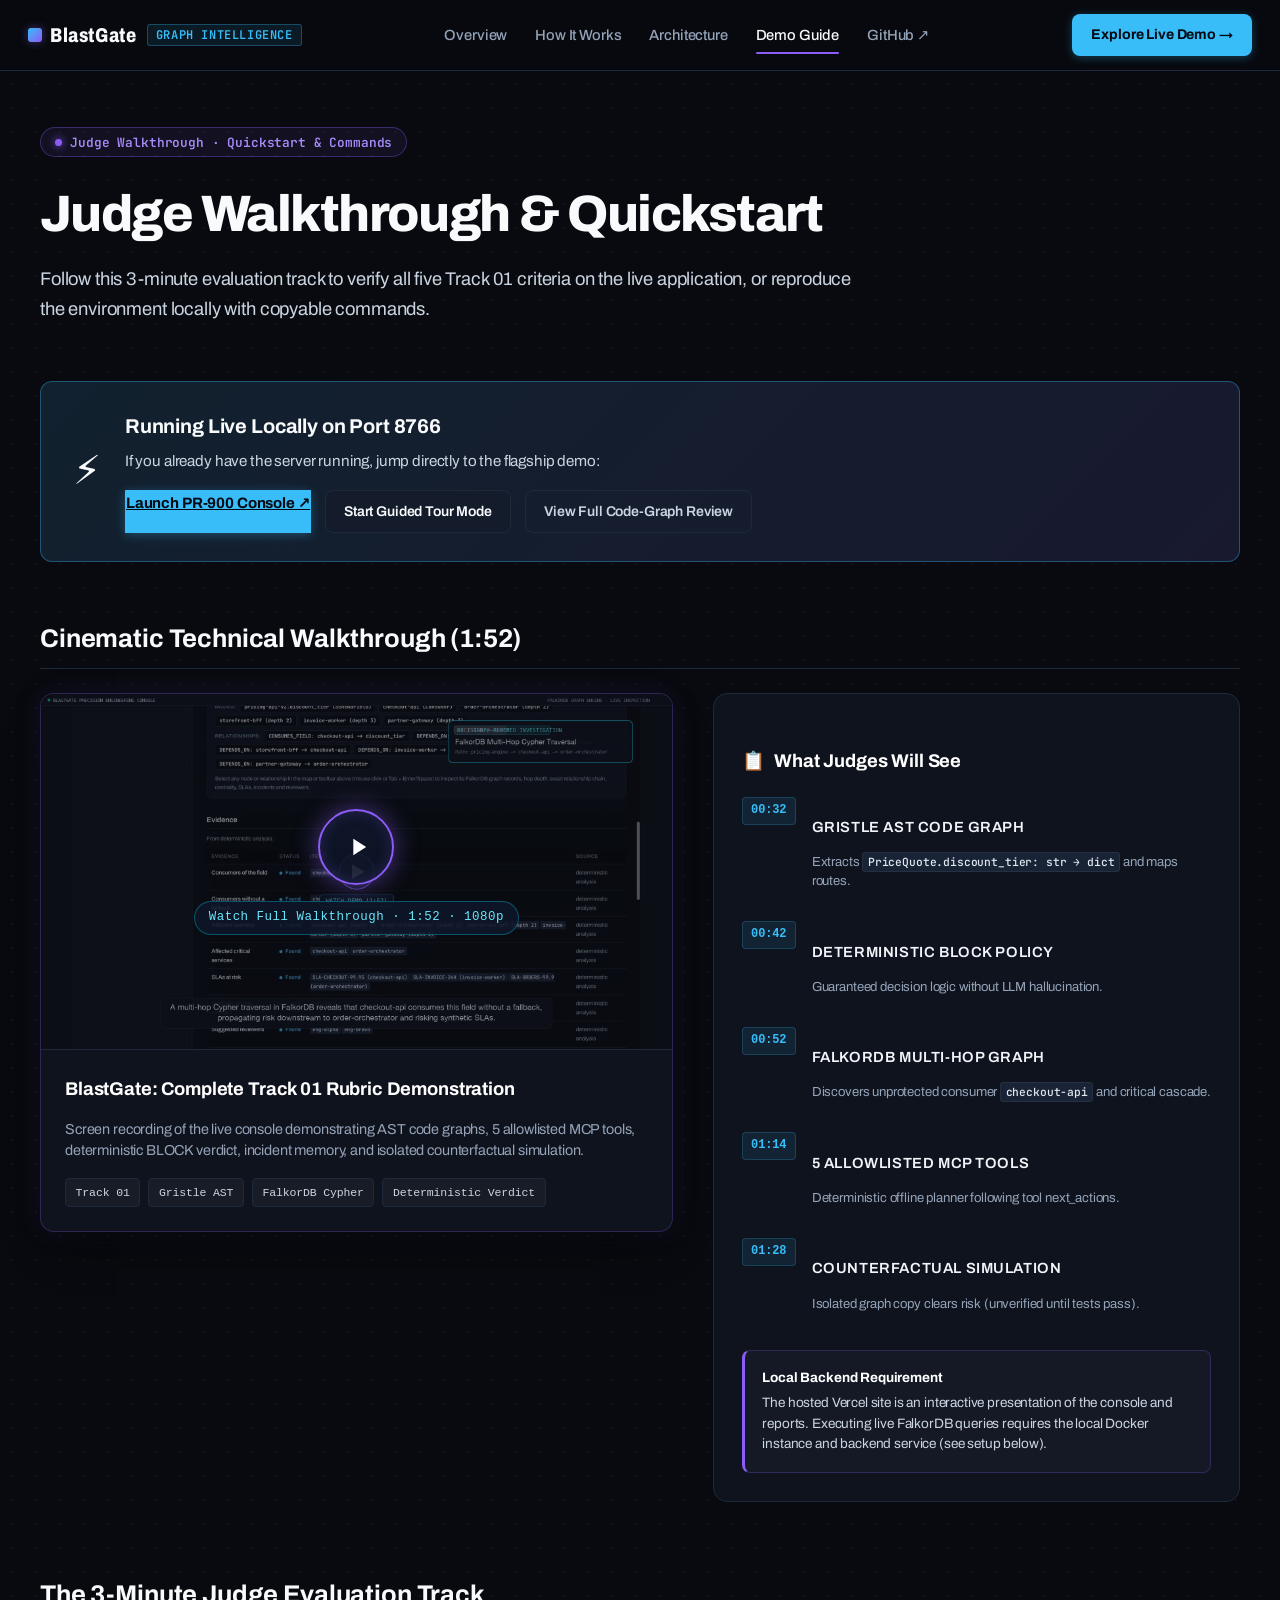
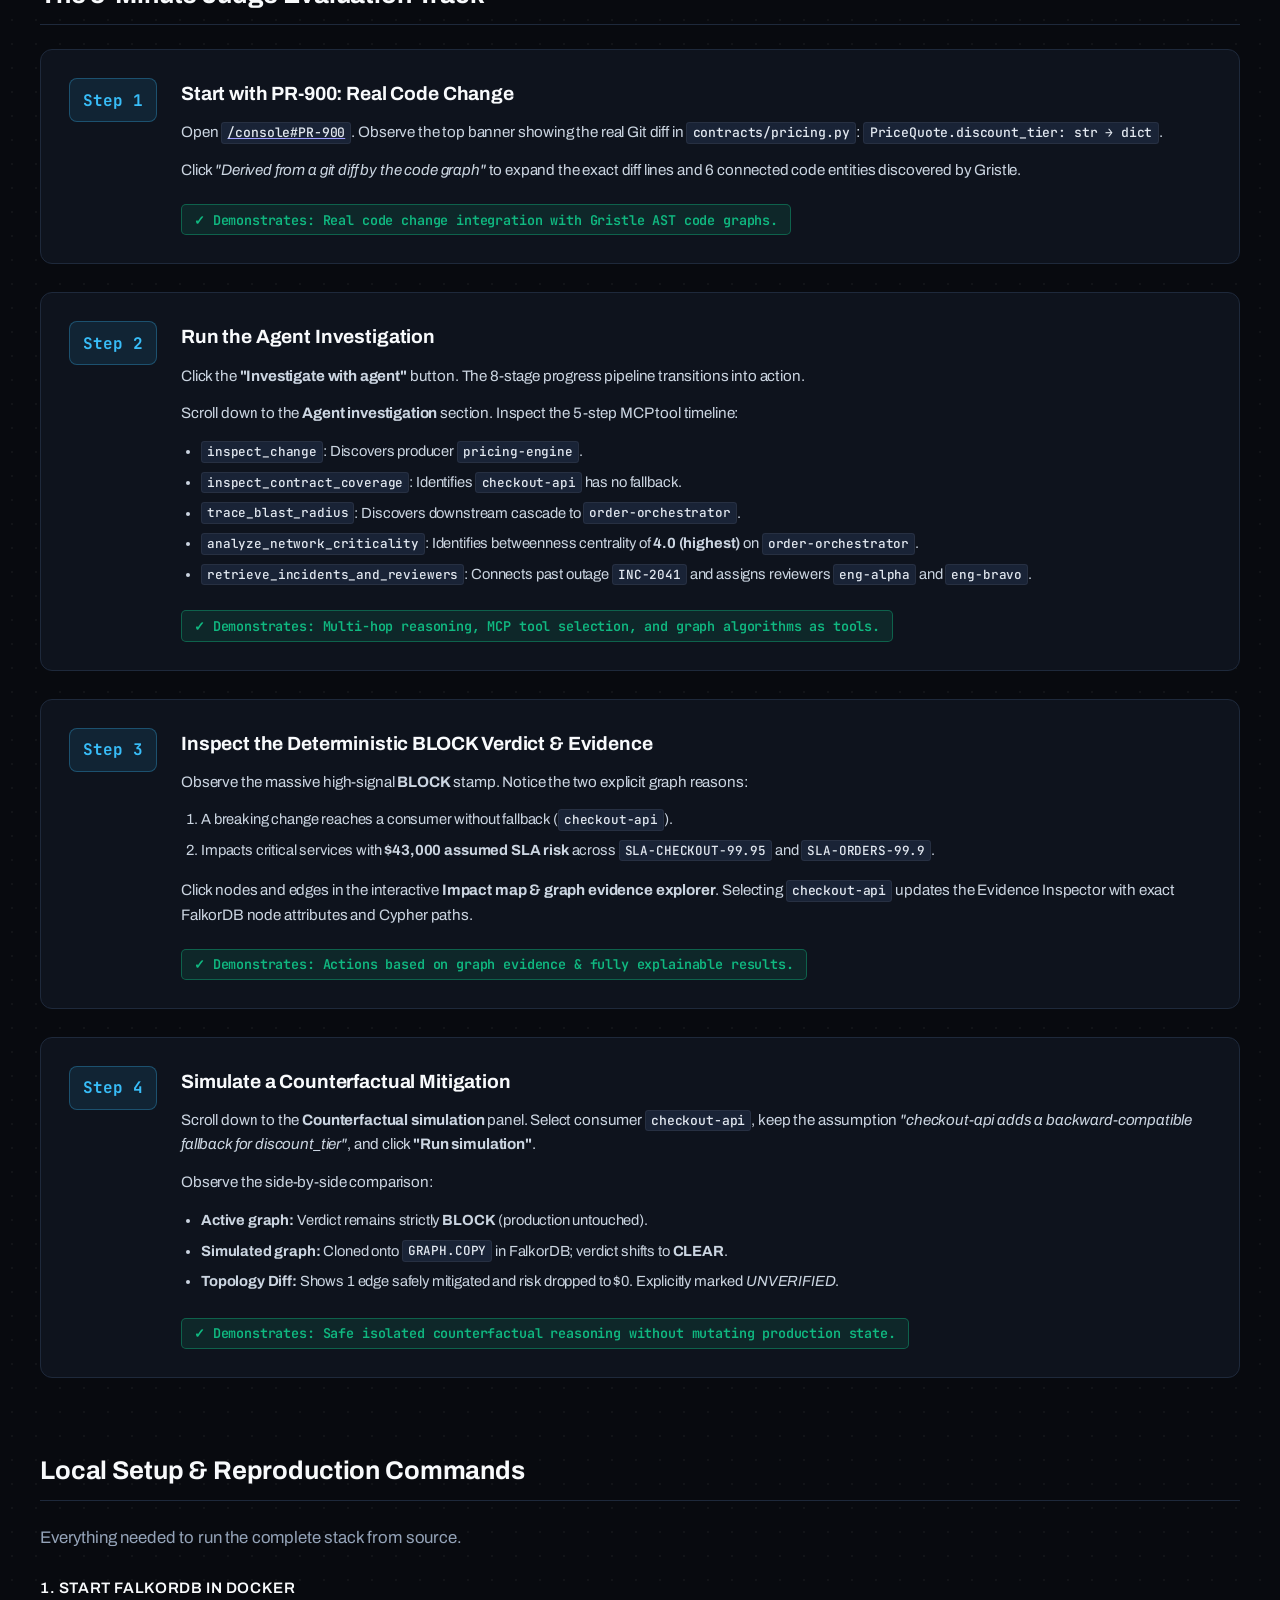
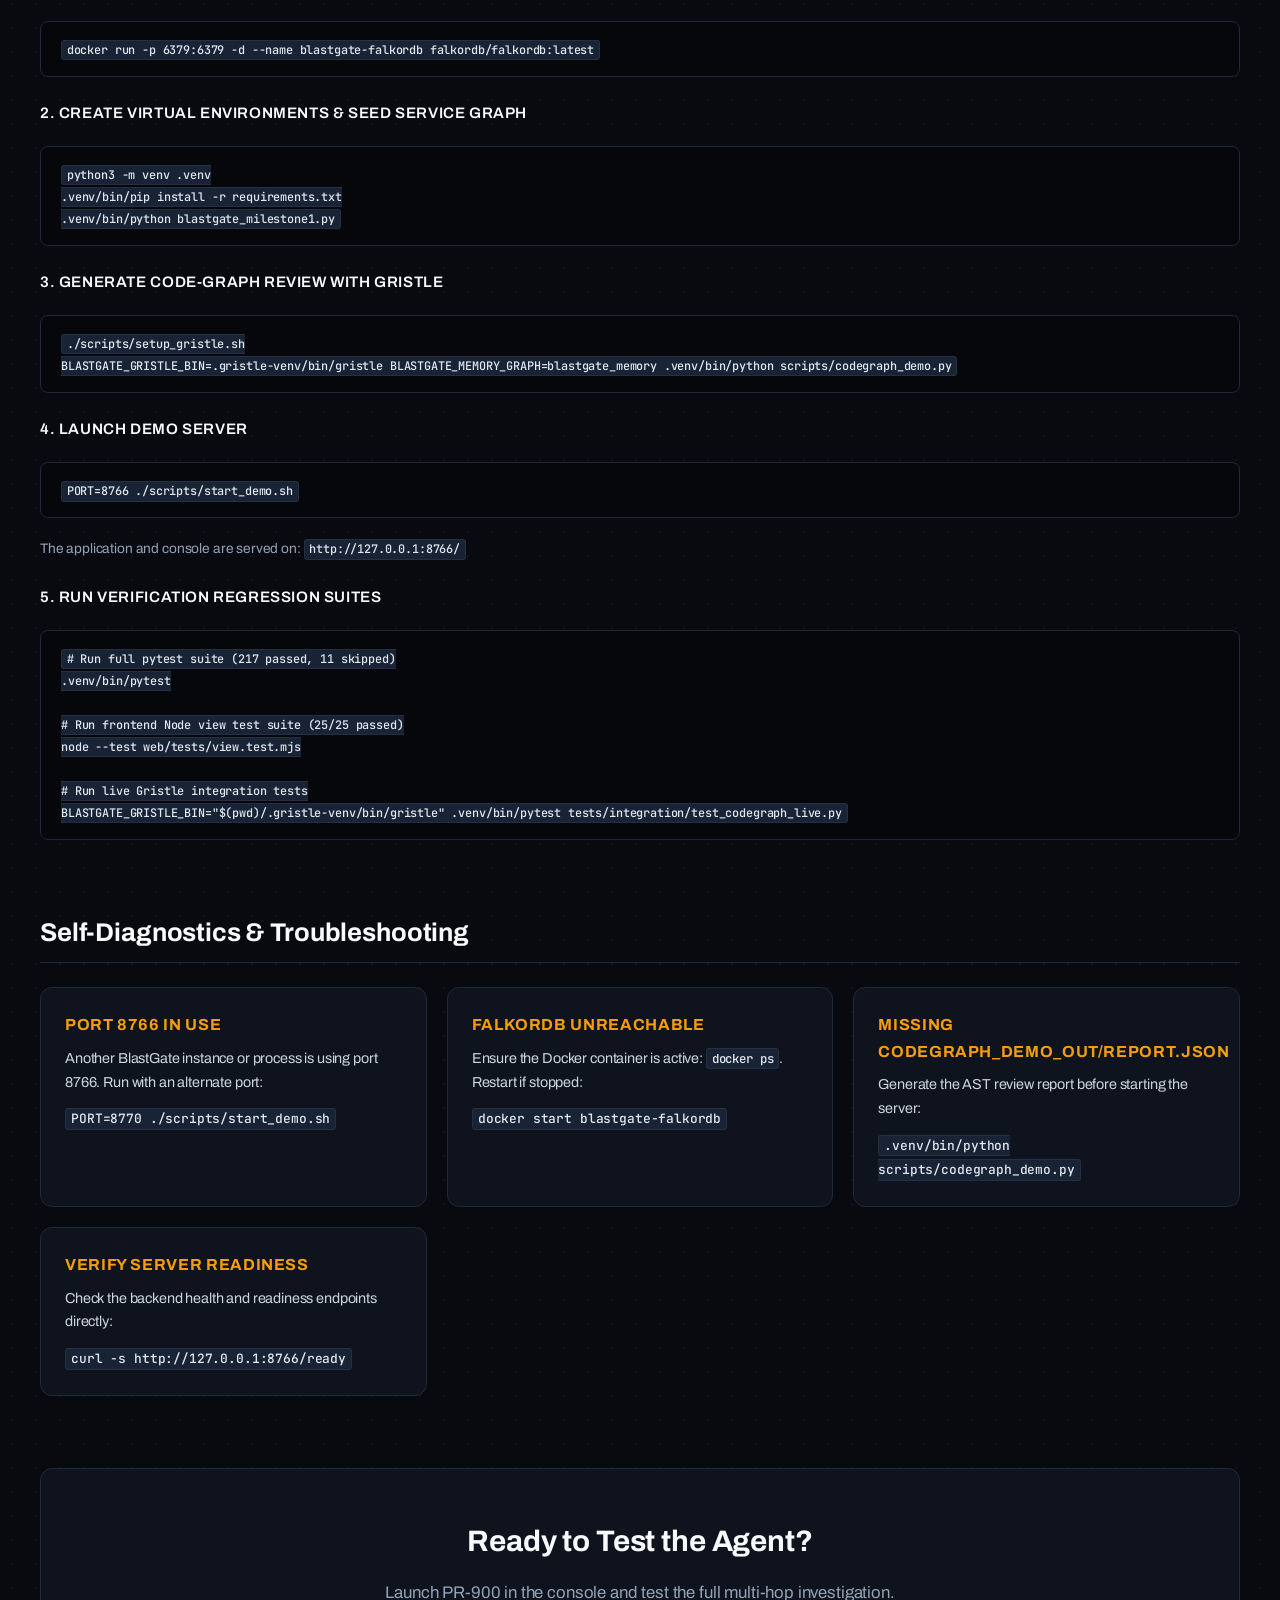
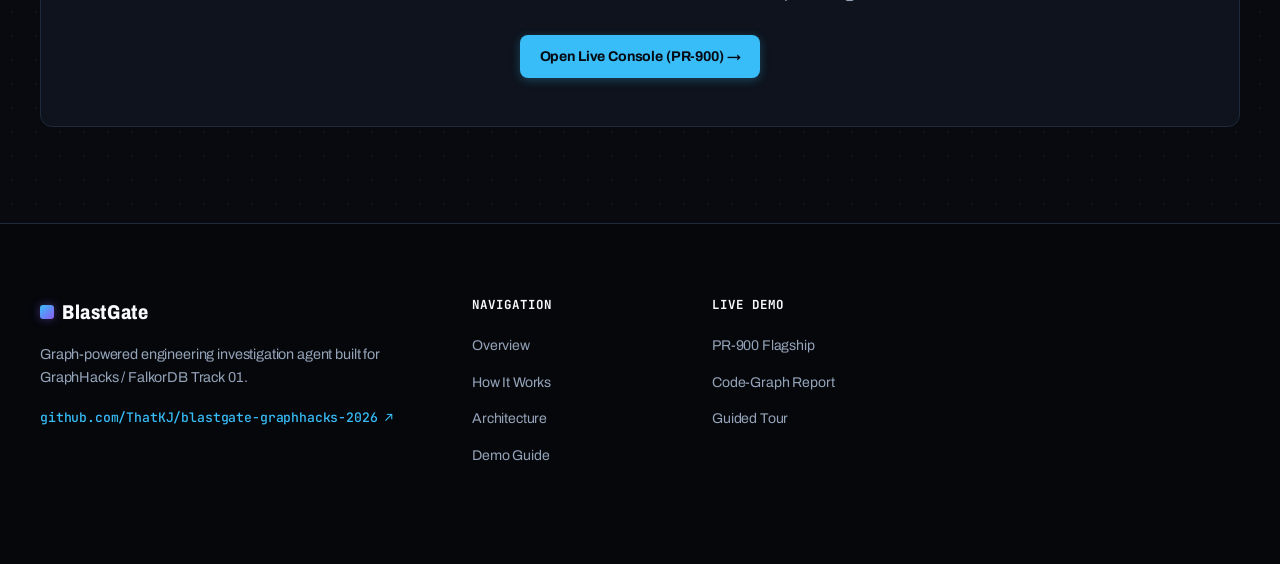
==== commit 29f7e2a8: "feat(launch): integrate cinematic demo walkthrough, poster assets, and guide documentation" ====
--- a/web/demo-guide.html
+++ b/web/demo-guide.html
@@ -61,6 +61,85 @@
         </div>
       </div>
 
+      <!-- Demo Video Walkthrough for Judges -->
+      <section class="guide-section" id="demo-video">
+        <h2 class="guide-heading">Cinematic Technical Walkthrough (1:52)</h2>
+        <div class="demo-video-grid" style="margin-top: 1.5rem;">
+          <div class="demo-video-player-card">
+            <div class="demo-video-media-wrap" data-open-video role="button" tabindex="0" aria-label="Play BlastGate Demo Video">
+              <picture>
+                <source srcset="blastgate-demo-poster.webp" type="image/webp">
+                <img src="blastgate-demo-poster.jpg" alt="BlastGate Demo Walkthrough Video Poster" class="demo-video-poster" width="1920" height="1080" loading="lazy">
+              </picture>
+              <div class="demo-video-play-overlay">
+                <div class="demo-video-play-btn" aria-hidden="true">
+                  <svg viewBox="0 0 24 24"><path d="M8 5v14l11-7z"/></svg>
+                </div>
+                <span class="demo-video-badge">Watch Full Walkthrough · 1:52 · 1080p</span>
+              </div>
+            </div>
+            <div class="demo-video-info">
+              <div class="demo-video-info-title">BlastGate: Complete Track 01 Rubric Demonstration</div>
+              <p class="demo-video-info-desc">
+                Screen recording of the live console demonstrating AST code graphs, 5 allowlisted MCP tools, deterministic BLOCK verdict, incident memory, and isolated counterfactual simulation.
+              </p>
+              <div class="demo-video-tags">
+                <span class="demo-tag">Track 01</span>
+                <span class="demo-tag">Gristle AST</span>
+                <span class="demo-tag">FalkorDB Cypher</span>
+                <span class="demo-tag">Deterministic Verdict</span>
+              </div>
+            </div>
+          </div>
+
+          <div class="demo-video-moments">
+            <h3><span>📋</span> What Judges Will See</h3>
+            <div class="demo-moment-list">
+              <div class="demo-moment-item">
+                <span class="demo-moment-time">00:32</span>
+                <div class="demo-moment-body">
+                  <h4>Gristle AST Code Graph</h4>
+                  <p>Extracts <code>PriceQuote.discount_tier: str → dict</code> and maps routes.</p>
+                </div>
+              </div>
+              <div class="demo-moment-item">
+                <span class="demo-moment-time">00:42</span>
+                <div class="demo-moment-body">
+                  <h4>Deterministic BLOCK Policy</h4>
+                  <p>Guaranteed decision logic without LLM hallucination.</p>
+                </div>
+              </div>
+              <div class="demo-moment-item">
+                <span class="demo-moment-time">00:52</span>
+                <div class="demo-moment-body">
+                  <h4>FalkorDB Multi-Hop Graph</h4>
+                  <p>Discovers unprotected consumer <code>checkout-api</code> and critical cascade.</p>
+                </div>
+              </div>
+              <div class="demo-moment-item">
+                <span class="demo-moment-time">01:14</span>
+                <div class="demo-moment-body">
+                  <h4>5 Allowlisted MCP Tools</h4>
+                  <p>Deterministic offline planner following tool next_actions.</p>
+                </div>
+              </div>
+              <div class="demo-moment-item">
+                <span class="demo-moment-time">01:28</span>
+                <div class="demo-moment-body">
+                  <h4>Counterfactual Simulation</h4>
+                  <p>Isolated graph copy clears risk (unverified until tests pass).</p>
+                </div>
+              </div>
+            </div>
+
+            <div class="demo-video-limitation">
+              <strong>Local Backend Requirement</strong>
+              The hosted Vercel site is an interactive presentation of the console and reports. Executing live FalkorDB queries requires the local Docker instance and backend service (see setup below).
+            </div>
+          </div>
+        </div>
+      </section>
+
       <!-- 3-Minute Judge Evaluation Track -->
       <section class="guide-section">
         <h2 class="guide-heading">The 3-Minute Judge Evaluation Track</h2>
@@ -251,6 +330,25 @@
     </div>
   </footer>
 
+  <!-- Video Modal Dialog -->
+  <div class="video-modal" id="video-modal" role="dialog" aria-modal="true" aria-labelledby="video-modal-heading">
+    <div class="video-modal-container">
+      <div class="video-modal-header">
+        <div class="video-modal-title" id="video-modal-heading">
+          <span style="color: #8b5cf6;">▶</span> BlastGate Technical Demo Walkthrough (1:52)
+        </div>
+        <button type="button" class="video-modal-close" data-close-video aria-label="Close Demo Video Dialog">✕</button>
+      </div>
+      <div class="video-modal-body">
+        <video id="modal-video-player" controls preload="metadata" poster="blastgate-demo-poster.webp">
+          <source src="/demo-video.mp4" type="video/mp4">
+          <track src="subtitles.vtt" kind="subtitles" srclang="en" label="English" default>
+          Your browser does not support the video tag.
+        </video>
+      </div>
+    </div>
+  </div>
+
   <script type="module" src="site.js"></script>
 </body>
 </html>
--- a/web/styles.css
+++ b/web/styles.css
@@ -3256,3 +3256,339 @@
     padding: 1rem;
   }
 }
+
+/* ==========================================================================
+   Demo Video Showcase & Player Styles
+   ========================================================================== */
+.demo-video-section {
+  padding: 5rem 0;
+  background: radial-gradient(circle at 50% 0%, rgba(139, 92, 246, 0.08), transparent 70%),
+              radial-gradient(circle at 80% 20%, rgba(6, 182, 212, 0.05), transparent 60%),
+              var(--bg);
+  border-top: 1px solid var(--rule);
+  border-bottom: 1px solid var(--rule);
+  position: relative;
+}
+
+.demo-video-header {
+  text-align: center;
+  max-width: 760px;
+  margin: 0 auto 3rem;
+}
+
+.demo-video-header .section-tag {
+  display: inline-block;
+  font-family: var(--font-mono, 'JetBrains Mono', monospace);
+  font-size: 0.8rem;
+  font-weight: 600;
+  color: var(--focus, #38bdf8);
+  letter-spacing: 0.08em;
+  text-transform: uppercase;
+  margin-bottom: 0.75rem;
+}
+
+.demo-video-header h2 {
+  font-size: 2.25rem;
+  font-weight: 700;
+  line-height: 1.2;
+  color: #fff;
+  margin-bottom: 1rem;
+}
+
+.demo-video-header p {
+  font-size: 1.1rem;
+  color: var(--muted, #94a3b8);
+  line-height: 1.6;
+}
+
+.demo-video-grid {
+  display: grid;
+  grid-template-columns: 1.2fr 1fr;
+  gap: 2.5rem;
+  align-items: start;
+}
+
+.demo-video-player-card {
+  background: #0f131d;
+  border: 1px solid rgba(139, 92, 246, 0.25);
+  border-radius: 14px;
+  overflow: hidden;
+  box-shadow: 0 20px 40px -15px rgba(0, 0, 0, 0.7),
+              0 0 30px rgba(139, 92, 246, 0.1);
+  transition: transform 0.2s ease, border-color 0.2s ease;
+}
+
+.demo-video-player-card:hover {
+  border-color: rgba(6, 182, 212, 0.4);
+}
+
+.demo-video-media-wrap {
+  position: relative;
+  width: 100%;
+  aspect-ratio: 16 / 9;
+  background: #080a0f;
+  overflow: hidden;
+  cursor: pointer;
+}
+
+.demo-video-poster {
+  width: 100%;
+  height: 100%;
+  object-fit: cover;
+  display: block;
+  transition: transform 0.3s ease;
+}
+
+.demo-video-media-wrap:hover .demo-video-poster {
+  transform: scale(1.02);
+}
+
+.demo-video-play-overlay {
+  position: absolute;
+  inset: 0;
+  display: flex;
+  flex-direction: column;
+  align-items: center;
+  justify-content: center;
+  background: rgba(12, 15, 22, 0.45);
+  transition: background 0.2s ease;
+}
+
+.demo-video-media-wrap:hover .demo-video-play-overlay {
+  background: rgba(12, 15, 22, 0.3);
+}
+
+.demo-video-play-btn {
+  width: 76px;
+  height: 76px;
+  border-radius: 50%;
+  background: rgba(15, 23, 42, 0.85);
+  border: 2px solid #8b5cf6;
+  box-shadow: 0 0 25px rgba(139, 92, 246, 0.5), inset 0 0 15px rgba(139, 92, 246, 0.2);
+  display: flex;
+  align-items: center;
+  justify-content: center;
+  color: #fff;
+  transition: transform 0.2s ease, background 0.2s ease;
+}
+
+.demo-video-media-wrap:hover .demo-video-play-btn {
+  transform: scale(1.08);
+  background: rgba(139, 92, 246, 0.9);
+  border-color: #06b6d4;
+  box-shadow: 0 0 35px rgba(6, 182, 212, 0.6);
+}
+
+.demo-video-play-btn svg {
+  width: 28px;
+  height: 28px;
+  fill: currentColor;
+  margin-left: 4px;
+}
+
+.demo-video-badge {
+  margin-top: 1rem;
+  padding: 0.35rem 0.85rem;
+  background: rgba(15, 23, 42, 0.85);
+  border: 1px solid rgba(6, 182, 212, 0.4);
+  border-radius: 9999px;
+  font-family: var(--font-mono, monospace);
+  font-size: 0.78rem;
+  font-weight: 500;
+  color: #67e8f9;
+  letter-spacing: 0.04em;
+}
+
+.demo-video-info {
+  padding: 1.5rem;
+  border-top: 1px solid var(--rule);
+}
+
+.demo-video-info-title {
+  font-size: 1.15rem;
+  font-weight: 700;
+  color: #fff;
+  margin-bottom: 0.4rem;
+}
+
+.demo-video-info-desc {
+  font-size: 0.9rem;
+  color: var(--muted, #94a3b8);
+  line-height: 1.5;
+  margin-bottom: 1rem;
+}
+
+.demo-video-tags {
+  display: flex;
+  flex-wrap: wrap;
+  gap: 0.5rem;
+}
+
+.demo-tag {
+  font-family: var(--font-mono, monospace);
+  font-size: 0.72rem;
+  padding: 0.25rem 0.6rem;
+  background: rgba(255, 255, 255, 0.04);
+  border: 1px solid var(--rule);
+  border-radius: 4px;
+  color: #cbd5e1;
+}
+
+/* Video Breakdown List */
+.demo-video-moments {
+  background: #0f131d;
+  border: 1px solid var(--rule);
+  border-radius: 14px;
+  padding: 1.75rem;
+}
+
+.demo-video-moments h3 {
+  font-size: 1.15rem;
+  font-weight: 700;
+  color: #fff;
+  margin-bottom: 1.25rem;
+  display: flex;
+  align-items: center;
+  gap: 0.6rem;
+}
+
+.demo-moment-list {
+  display: flex;
+  flex-direction: column;
+  gap: 1.1rem;
+}
+
+.demo-moment-item {
+  display: grid;
+  grid-template-columns: 54px 1fr;
+  gap: 1rem;
+  align-items: start;
+}
+
+.demo-moment-time {
+  font-family: var(--font-mono, monospace);
+  font-size: 0.75rem;
+  font-weight: 600;
+  color: var(--focus, #38bdf8);
+  background: rgba(56, 189, 248, 0.1);
+  border: 1px solid rgba(56, 189, 248, 0.2);
+  padding: 0.2rem 0.4rem;
+  border-radius: 4px;
+  text-align: center;
+}
+
+.demo-moment-body h4 {
+  font-size: 0.92rem;
+  font-weight: 600;
+  color: #f1f5f9;
+  margin-bottom: 0.25rem;
+}
+
+.demo-moment-body p {
+  font-size: 0.82rem;
+  color: var(--muted, #94a3b8);
+  line-height: 1.45;
+}
+
+.demo-video-limitation {
+  margin-top: 1.5rem;
+  padding: 1.1rem;
+  background: rgba(24, 30, 44, 0.6);
+  border: 1px solid rgba(139, 92, 246, 0.25);
+  border-left: 3px solid #8b5cf6;
+  border-radius: 8px;
+  font-size: 0.85rem;
+  color: #cbd5e1;
+  line-height: 1.5;
+}
+
+.demo-video-limitation strong {
+  color: #fff;
+  display: block;
+  margin-bottom: 0.3rem;
+}
+
+/* Video Modal Dialog */
+.video-modal {
+  position: fixed;
+  inset: 0;
+  z-index: 9999;
+  display: none;
+  align-items: center;
+  justify-content: center;
+  padding: 1.5rem;
+  background: rgba(8, 10, 15, 0.85);
+  backdrop-filter: blur(8px);
+}
+
+.video-modal.is-active {
+  display: flex;
+}
+
+.video-modal-container {
+  position: relative;
+  width: 100%;
+  max-width: 980px;
+  background: #0f131d;
+  border: 1px solid rgba(139, 92, 246, 0.35);
+  border-radius: 16px;
+  box-shadow: 0 25px 60px rgba(0, 0, 0, 0.8);
+  overflow: hidden;
+}
+
+.video-modal-header {
+  display: flex;
+  align-items: center;
+  justify-content: space-between;
+  padding: 1rem 1.5rem;
+  background: #141926;
+  border-bottom: 1px solid var(--rule);
+}
+
+.video-modal-title {
+  font-size: 0.95rem;
+  font-weight: 600;
+  color: #fff;
+  display: flex;
+  align-items: center;
+  gap: 0.6rem;
+}
+
+.video-modal-close {
+  background: none;
+  border: none;
+  color: var(--muted, #94a3b8);
+  font-size: 1.5rem;
+  cursor: pointer;
+  line-height: 1;
+  padding: 0.2rem 0.5rem;
+  border-radius: 4px;
+  transition: color 0.15s, background 0.15s;
+}
+
+.video-modal-close:hover {
+  color: #fff;
+  background: rgba(255, 255, 255, 0.1);
+}
+
+.video-modal-body {
+  position: relative;
+  width: 100%;
+  aspect-ratio: 16 / 9;
+  background: #000;
+}
+
+.video-modal-body video,
+.video-modal-body iframe {
+  width: 100%;
+  height: 100%;
+  border: none;
+  display: block;
+}
+
+@media (max-width: 860px) {
+  .demo-video-grid {
+    grid-template-columns: 1fr;
+    gap: 2rem;
+  }
+}
